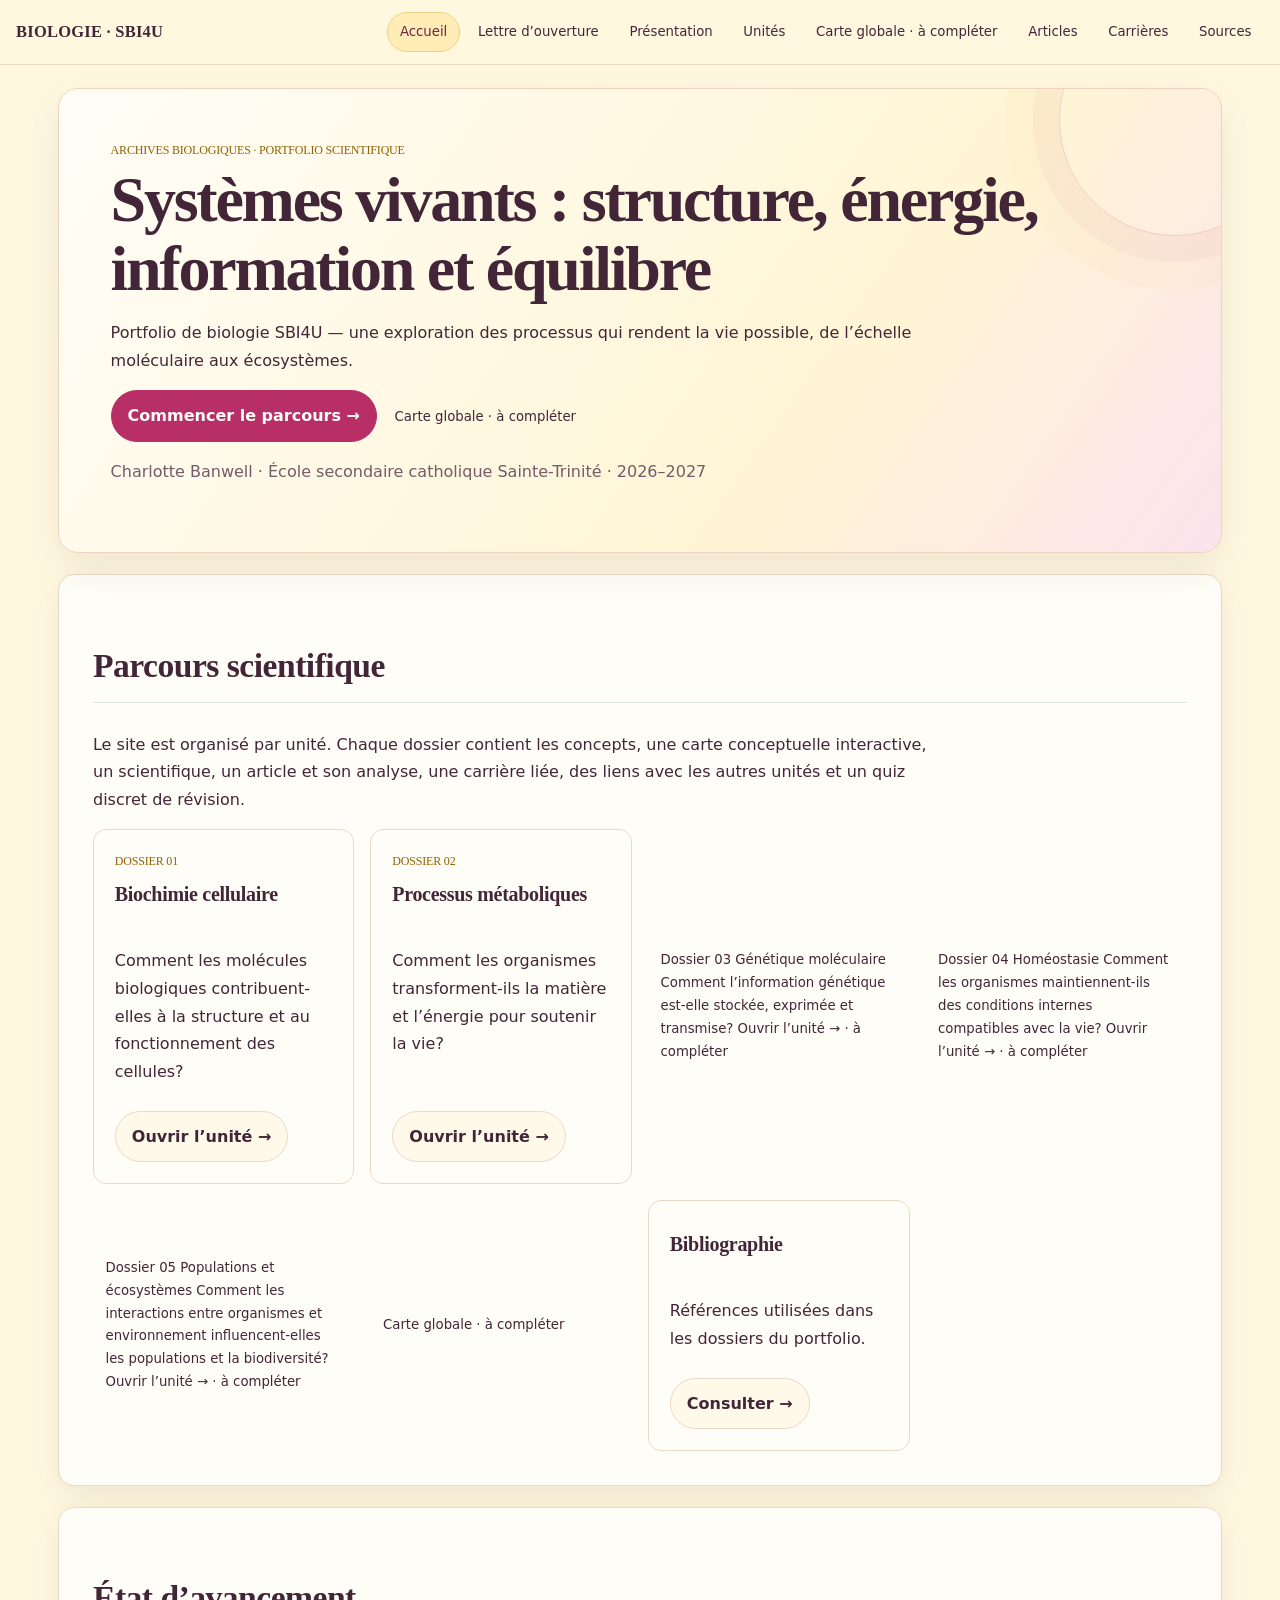
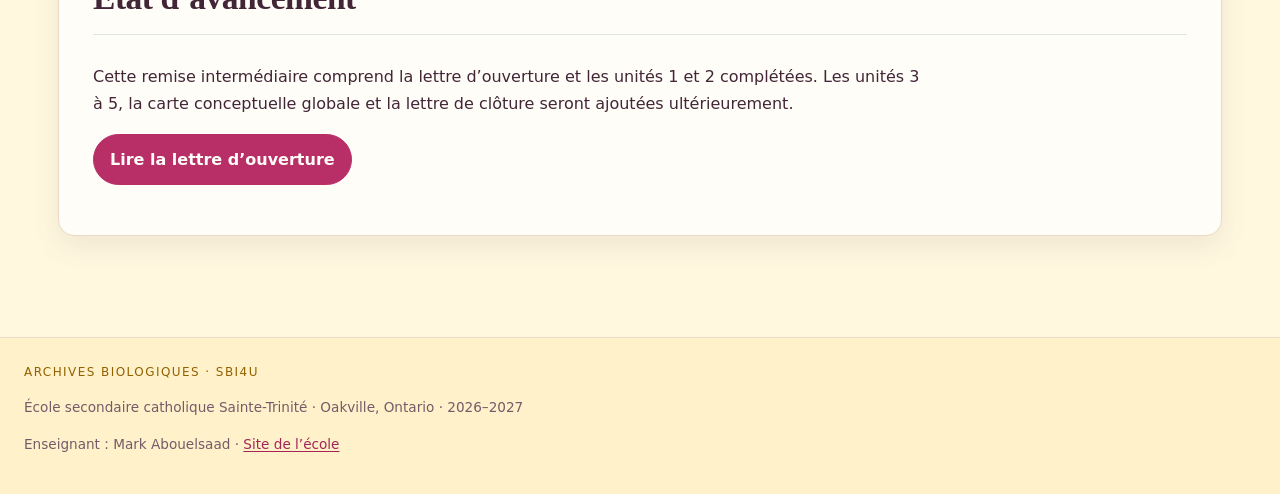
==== index.html @ f84a9a8c "Projet Biologie 2026-2027" ====
<!DOCTYPE html>
<!DOCTYPE html>

<!DOCTYPE html>

<html lang="fr"><head><meta charset="utf-8"/><meta content="width=device-width,initial-scale=1" name="viewport"/><meta content="#fff8df" name="theme-color"/><title>Accueil | Portfolio SBI4U</title><style> :root{--ink:#182b32;--muted:#52646a;--paper:#f5f1e7;--card:#fffdf7;--line:#c9c2b3;--accent:#234c54;--accent2:#8b6947;--u1:#8a6a3e;--u2:#2b7467;--u3:#6d608f;--u4:#28728a;--u5:#587444;--shadow:0 8px 24px rgba(24,43,50,.07)}*{box-sizing:border-box}html{scroll-behavior:smooth;scroll-padding-top:100px}body{margin:0;background:var(--paper);color:var(--ink);font:16px/1.68 Arial,Helvetica,sans-serif}h1,h2,h3,h4,.brand,.eyebrow{font-family:Georgia,'Times New Roman',serif;letter-spacing:.01em}h1{font-size:clamp(2.15rem,5vw,4rem);line-height:1.08;font-weight:500;margin:.3rem 0 1rem}h2{font-size:clamp(1.45rem,3vw,2.1rem);font-weight:500;border-bottom:1px solid var(--line);padding-bottom:.45rem}h3{font-size:1.25rem;font-weight:500}p{max-width:82ch}a{color:#174e5c}a:focus-visible,button:focus-visible,summary:focus-visible,[tabindex]:focus-visible{outline:3px solid #9a6e3e;outline-offset:3px}.top{position:sticky;top:0;z-index:20;background:rgba(245,241,231,.97);border-bottom:1px solid var(--line);backdrop-filter:blur(10px)}nav{max-width:1320px;margin:auto;display:flex;gap:.25rem;align-items:center;flex-wrap:wrap;padding:.65rem 1rem}.brand{font-size:1rem;color:var(--ink);margin-right:auto;text-decoration:none;font-weight:bold}.navbtn{display:inline-flex;align-items:center;padding:.45rem .58rem;border:1px solid transparent;border-radius:2px;background:transparent;color:var(--ink);text-decoration:none;font-size:.82rem;cursor:pointer}.navbtn:hover,.navbtn[aria-current=page]{border-color:var(--line);background:#ebe5d8}main{max-width:1240px;margin:auto;padding:1.4rem clamp(1rem,3vw,2.5rem) 4rem}.hero,.section,.card,.panel,.document{background:var(--card);border:1px solid var(--line);border-radius:2px;box-shadow:var(--shadow)}.hero{padding:clamp(1.4rem,4vw,3.5rem);min-height:260px}.section{padding:clamp(1rem,3vw,2rem);margin:1.3rem 0}.card{padding:1.1rem;box-shadow:none}.eyebrow,.muted,.meta,.small{color:var(--muted)}.eyebrow,.archive-label{font-size:.75rem;letter-spacing:.12em;text-transform:uppercase;color:var(--accent2)}.tag{display:inline-block;padding:.15rem .5rem;border:1px solid var(--line);background:#e7e1d4;font-size:.8rem;margin:.15rem}.grid{display:grid;grid-template-columns:repeat(auto-fit,minmax(min(100%,245px),1fr));gap:1rem}.module{display:block;text-decoration:none;color:inherit;padding:1.15rem;border:1px solid var(--line);background:var(--card);min-height:145px;transition:background .15s,border-color .15s}.module:hover{background:#eee8da;border-color:var(--accent)}.module h2,.module h3{border:0;margin-top:.35rem}.btn,button{font:inherit;cursor:pointer}.btn,button.primary{display:inline-block;background:var(--accent);color:var(--card);border:1px solid var(--accent);padding:.62rem .9rem;text-decoration:none}.btn:hover,button.primary:hover{background:#183a40}.btn.secondary,button.secondary{background:transparent;color:var(--ink);border:1px solid var(--line)}.unit-head{border-left:6px solid var(--unit,var(--accent));padding-left:1rem}.unit-kicker{font-size:.78rem;text-transform:uppercase;letter-spacing:.12em;color:var(--unit,var(--accent));font-weight:bold}.unit-menu{display:flex;gap:.45rem;flex-wrap:wrap;margin:1rem 0}.unit-menu a{display:inline-block;border:1px solid var(--line);padding:.35rem .6rem;text-decoration:none;background:var(--card);color:var(--ink);font-size:.9rem}.unit-menu a:hover{border-color:var(--unit,var(--accent))}.content-section{scroll-margin-top:100px;margin:1.5rem 0}.content-section>h2{margin-bottom:1rem}.split{display:grid;grid-template-columns:repeat(auto-fit,minmax(min(100%,310px),1fr));gap:1rem}.document{max-width:850px;margin:1rem auto;padding:clamp(1.2rem,4vw,3rem)}.document p{max-width:none}.citation{font-size:.9rem;color:var(--muted);border-left:2px solid var(--accent2);padding-left:.75rem}.concept-map{border:1px solid var(--line);background:#fbf8f0;padding:1rem;overflow:auto}.map-network{min-width:660px;display:grid;grid-template-columns:repeat(4,minmax(130px,1fr));gap:.65rem;align-items:center}.concept-node{display:block;min-height:55px;padding:.6rem;border:1px solid var(--unit,var(--accent));background:var(--card);color:var(--ink);text-align:center;border-radius:2px;font-weight:600}.concept-node:hover,.concept-node[aria-pressed=true]{background:var(--unit,var(--accent));color:#fff}.connector{font-size:.78rem;color:var(--muted);text-align:center;padding:.1rem}.map-detail{margin-top:1rem;padding:1rem;border-left:4px solid var(--unit,var(--accent));background:var(--card);min-height:75px}.map-reset{margin-top:.75rem}.tabs{display:flex;gap:.4rem;flex-wrap:wrap;margin:1rem 0}.tabs button{background:transparent;color:var(--ink);border:1px solid var(--line);padding:.5rem .7rem}.tabs button[aria-selected=true]{background:var(--accent);color:white;border-color:var(--accent)}.tab-panel[hidden]{display:none!important}.facts{display:grid;grid-template-columns:repeat(auto-fit,minmax(160px,1fr));gap:.75rem}.fact{border:1px solid var(--line);padding:.8rem;background:#f7f3e9}.fact b{display:block;color:var(--accent)}details{border-top:1px solid var(--line);padding:.8rem 0}summary{cursor:pointer;font-weight:600}fieldset{border:1px solid var(--line);margin:.9rem 0;padding:1rem}legend{font-weight:bold;padding:0 .3rem}.question label{display:block;padding:.25rem 0;cursor:pointer}.feedback{padding:.75rem;margin:.7rem 0;background:#ebe5d8;border-left:3px solid var(--accent)}.feedback:empty{display:none}.source-list li{margin:.4rem 0}.breadcrumbs{font-size:.88rem;color:var(--muted);margin:.5rem 0 1rem}.breadcrumbs a{color:inherit}.prevnext{display:flex;justify-content:space-between;gap:1rem;flex-wrap:wrap;border-top:1px solid var(--line);padding-top:1rem;margin-top:2rem}.checklist label{display:flex;gap:.6rem;align-items:flex-start;padding:.4rem 0}.checklist input{margin-top:.45rem;accent-color:var(--accent)}.searchbar{width:100%;max-width:480px;padding:.65rem;border:1px solid var(--line);font:inherit;background:var(--card);color:var(--ink)}footer{border-top:1px solid var(--line);padding:1.5rem;color:var(--muted);font-size:.85rem} .sr-only{position:absolute;width:1px;height:1px;padding:0;margin:-1px;overflow:hidden;clip:rect(0,0,0,0);white-space:nowrap;border:0}.unit-color-1{--unit:var(--u1)}.unit-color-2{--unit:var(--u2)}.unit-color-3{--unit:var(--u3)}.unit-color-4{--unit:var(--u4)}.unit-color-5{--unit:var(--u5)}@media(max-width:760px){nav{gap:.1rem}.brand{width:100%;margin-bottom:.3rem}.navbtn{font-size:.78rem;padding:.35rem .4rem}main{padding:1rem .75rem 3rem}.map-network{min-width:590px}.hero{min-height:0}}@media(prefers-reduced-motion:reduce){html{scroll-behavior:auto}*{transition:none!important}}
/* Améliorations visuelles et d’accessibilité */
:root{
  --ink:#18332b;--muted:#526b61;--paper:#f3f6ef;--card:#ffffff;--line:#d2ded2;
  --accent:#246447;--accent2:#a4773f;--u1:#9a743d;--u2:#26745b;--u3:#617b62;
  --u4:#317a80;--u5:#527a3f;--shadow:0 10px 30px rgba(24,51,43,.08);
}
body{font-family:system-ui,-apple-system,BlinkMacSystemFont,"Segoe UI",Arial,sans-serif;line-height:1.72}
h1,h2,h3,h4,.brand,.eyebrow{letter-spacing:-.015em}
h1{font-weight:650;letter-spacing:-.035em}
h2{font-weight:650;border-bottom-color:#dce6dc}
h3{font-weight:650}
a{color:#205c43;text-underline-offset:.18em}
.top{background:rgba(243,246,239,.96);border-bottom-color:#d2ded2}
nav{gap:.35rem;padding:.75rem 1rem}
.brand{font-size:1.03rem;letter-spacing:.015em}
.navbtn{border-radius:999px;padding:.48rem .72rem;font-size:.83rem;transition:background .15s ease,color .15s ease,border-color .15s ease}
.navbtn:hover,.navbtn[aria-current=page]{background:#dcebe0;border-color:#c4d9c8;color:#174b33}
.hero{position:relative;overflow:hidden;border-radius:20px;border-color:#d6e2d6;background:linear-gradient(125deg,#ffffff 0%,#f2f7ef 68%,#e2efe4 100%);box-shadow:0 14px 38px rgba(24,51,43,.09)}
.hero:after{content:"";position:absolute;width:230px;height:230px;right:-70px;top:-85px;border:1px solid rgba(36,100,71,.16);border-radius:50%;box-shadow:0 0 0 26px rgba(36,100,71,.035),0 0 0 54px rgba(36,100,71,.025);pointer-events:none}
.hero>*{position:relative;z-index:1}
.section,.panel,.document{border-radius:16px;border-color:#d6e2d6;box-shadow:var(--shadow)}
.section{padding:clamp(1.1rem,3vw,2.1rem)}
.card,.module{border-radius:13px;border-color:#d6e2d6;transition:transform .16s ease,box-shadow .16s ease,border-color .16s ease,background .16s ease}
.card{background:#fff}
.module{padding:1.3rem;min-height:165px;display:flex;flex-direction:column;align-items:flex-start}
.module p{flex:1}
.module:hover{background:#f7fbf6;border-color:#8fb99c;transform:translateY(-3px);box-shadow:0 10px 22px rgba(24,51,43,.08)}
.module .btn{margin-top:.6rem}
.btn,button.primary{border-radius:999px;padding:.68rem 1rem;font-weight:650;transition:transform .15s ease,background .15s ease}
.btn:hover,button.primary:hover{transform:translateY(-1px)}
.btn.secondary,button.secondary{border-radius:999px;background:#f6f9f4;border-color:#d2ded2}
.unit-menu a{border-radius:999px;padding:.42rem .72rem}
.concept-map{border-radius:15px;background:linear-gradient(145deg,#f7faf5,#edf4ec);border-color:#d2ded2}
.concept-node{border-radius:10px;min-height:62px;transition:transform .15s ease,background .15s ease}
.concept-node:hover,.concept-node[aria-pressed=true]{transform:translateY(-2px);box-shadow:0 5px 14px rgba(24,51,43,.12)}
.map-detail{border-radius:0 12px 12px 0;background:#f7faf5}
.fact{border-radius:10px;background:#f6f9f4;border-color:#d8e4d7}
.feedback{border-radius:0 10px 10px 0;background:#edf5ed}
details{border-top-color:#dbe5da}
fieldset{border-radius:12px;border-color:#d2ded2}
.searchbar{border-radius:10px}
.document{background:#fff}
footer{margin-top:1rem;background:#edf3ea;border-top-color:#d2ded2}
.skip-link{position:absolute;left:1rem;top:-5rem;z-index:100;background:#fff;color:#174b33;border:2px solid #246447;border-radius:8px;padding:.7rem 1rem;font-weight:700}
.skip-link:focus{top:1rem}
:focus-visible{outline-color:#a4773f!important}
@media(max-width:760px){
  nav{align-items:stretch}
  .brand{width:100%;padding:.25rem .25rem .45rem}
  .navbtn{flex:1 1 auto;justify-content:center;text-align:center}
  .hero:after{width:150px;height:150px;right:-65px;top:-60px}
  .module{min-height:0}
  .map-network{min-width:570px}
}
@media(prefers-reduced-motion:reduce){.module:hover,.concept-node:hover,.btn:hover,button.primary:hover{transform:none}}
@media print{
  .top,footer,.btn,.unit-menu,.map-reset,button,.searchbar,select{display:none!important}
  body{background:#fff;color:#111;font-size:11pt}
  main{max-width:none;padding:0}
  .hero,.section,.card,.panel,.document{box-shadow:none;border:1px solid #bbb;break-inside:avoid}
  a{color:#111;text-decoration:underline}
  details{break-inside:avoid}
}

/* Palette jaune et rose du portfolio */
:root{
  --ink:#422638;--muted:#745b69;--paper:#fff8df;--card:#fffdf7;--line:#ecd9c5;
  --accent:#b82e67;--accent2:#926100;--u1:#926100;--u2:#b82e67;--u3:#96476d;
  --u4:#805400;--u5:#c2537b;--shadow:0 10px 30px rgba(89,39,62,.09);
}
a{color:#a62358}
.top{background:rgba(255,248,223,.96);border-bottom-color:#ecd9c5}
.navbtn:hover,.navbtn[aria-current=page]{background:#ffedb5;border-color:#efcf85;color:#702044}
.hero{border-color:#f0d3bd;background:linear-gradient(125deg,#fffdf7 0%,#fff5d5 67%,#fbe3ed 100%);box-shadow:0 14px 38px rgba(89,39,62,.09)}
.hero:after{border-color:rgba(184,46,103,.18);box-shadow:0 0 0 26px rgba(184,46,103,.04),0 0 0 54px rgba(217,155,24,.035)}
.section,.panel,.document{border-color:#ecd9c5}
.card,.module{border-color:#ecd9c5}
.module:hover{background:#fff8e6;border-color:#d989a8;box-shadow:0 10px 22px rgba(89,39,62,.09)}
.btn,button.primary{background:#b82e67;border-color:#b82e67;color:#fffdf7}
.btn:hover,button.primary:hover{background:#96224f}
.btn.secondary,button.secondary{background:#fff9e9;border-color:#ecd9c5}
.unit-menu a:hover{border-color:var(--unit,var(--accent))}
.concept-map{background:linear-gradient(145deg,#fffaf0,#fff0d0);border-color:#ecd9c5}
.concept-node:hover,.concept-node[aria-pressed=true]{color:#fff}
.map-detail{background:#fff9ed}
.fact{background:#fff8e6;border-color:#ecd9c5}
.feedback{background:#faeaf0;border-left-color:#b82e67}
footer{background:#fff1c9;border-top-color:#ecd9c5}
.skip-link{color:#702044;border-color:#b82e67}
:focus-visible{outline-color:#b82e67!important}
.opening-letter{border-top:6px solid #b82e67;background:linear-gradient(145deg,#fffdf7 0%,#fffdf7 72%,#fff5d9 100%)}
.opening-letter .letter-date{color:#926100;text-align:right;font-weight:600}
.opening-letter .letter-signature{color:#b82e67;font-family:Georgia,'Times New Roman',serif;font-size:1.2rem}
</style></head><body class=""><a class="skip-link" href="#contenu">Passer au contenu</a><header class="top"><nav aria-label="Navigation principale"><a class="brand" href="index.html">BIOLOGIE · SBI4U</a><a class="navbtn" href="index.html">Accueil</a><a class="navbtn" href="lettre-ouverture.html">Lettre d’ouverture</a><a class="navbtn" href="presentation.html">Présentation</a><a class="navbtn" href="index.html#unites">Unités</a><span aria-disabled="true" class="navbtn">Carte globale · à compléter</span><a class="navbtn" href="articles.html">Articles</a><a class="navbtn" href="carrieres.html">Carrières</a><a class="navbtn" href="bibliographie.html">Sources</a></nav></header><main id="contenu"><section class="hero"><div class="eyebrow">Archives biologiques · Portfolio scientifique</div><h1>Systèmes vivants : structure, énergie, information et équilibre</h1><p>Portfolio de biologie SBI4U — une exploration des processus qui rendent la vie possible, de l’échelle moléculaire aux écosystèmes.</p><p><a class="btn" href="presentation.html">Commencer le parcours →</a> <span aria-disabled="true" class="navbtn">Carte globale · à compléter</span></p><p class="muted">Charlotte Banwell · École secondaire catholique Sainte-Trinité · 2026–2027</p></section><section class="section" id="unites"><h2>Parcours scientifique</h2><p>Le site est organisé par unité. Chaque dossier contient les concepts, une carte conceptuelle interactive, un scientifique, un article et son analyse, une carrière liée, des liens avec les autres unités et un quiz discret de révision.</p><div class="grid"><a class="module unit-color-1" href="unite1.html"><span class="eyebrow">Dossier 01</span><h3>Biochimie cellulaire</h3><p>Comment les molécules biologiques contribuent-elles à la structure et au fonctionnement des cellules?</p><span class="btn secondary">Ouvrir l’unité →</span></a><a class="module unit-color-2" href="unite2.html"><span class="eyebrow">Dossier 02</span><h3>Processus métaboliques</h3><p>Comment les organismes transforment-ils la matière et l’énergie pour soutenir la vie?</p><span class="btn secondary">Ouvrir l’unité →</span></a><span aria-disabled="true" class="navbtn" title="À compléter ultérieurement">Dossier 03 Génétique moléculaire Comment l’information génétique est-elle stockée, exprimée et transmise? Ouvrir l’unité → · à compléter</span><span aria-disabled="true" class="navbtn" title="À compléter ultérieurement">Dossier 04 Homéostasie Comment les organismes maintiennent-ils des conditions internes compatibles avec la vie? Ouvrir l’unité → · à compléter</span><span aria-disabled="true" class="navbtn" title="À compléter ultérieurement">Dossier 05 Populations et écosystèmes Comment les interactions entre organismes et environnement influencent-elles les populations et la biodiversité? Ouvrir l’unité → · à compléter</span><span aria-disabled="true" class="navbtn">Carte globale · à compléter</span><a class="module" href="bibliographie.html"><h3>Bibliographie</h3><p>Références utilisées dans les dossiers du portfolio.</p><span class="btn secondary">Consulter →</span></a></div></section><section class="section"><h2>État d’avancement</h2><p>Cette remise intermédiaire comprend la lettre d’ouverture et les unités 1 et 2 complétées. Les unités 3 à 5, la carte conceptuelle globale et la lettre de clôture seront ajoutées ultérieurement.</p><p><a class="btn" href="lettre-ouverture.html">Lire la lettre d’ouverture</a></p></section></main><footer><div class="archive-label">Archives biologiques · SBI4U</div><p>École secondaire catholique Sainte-Trinité · Oakville, Ontario · 2026–2027</p><p>Enseignant : Mark Abouelsaad · <a href="https://esst.cscmonavenir.ca" rel="noopener noreferrer" target="_blank">Site de l’école</a></p></footer><script>function selectConcept(btn,details){document.querySelectorAll('.concept-node[aria-pressed="true"]').forEach(n=>n.setAttribute('aria-pressed','false'));btn.setAttribute('aria-pressed','true');const box=document.getElementById(details);if(box)box.innerHTML='<h3>'+btn.dataset.title+'</h3><p>'+btn.dataset.definition+'</p><p><b>Exemple :</b> '+btn.dataset.example+'</p><p><b>Erreur fréquente :</b> '+btn.dataset.error+'</p><p><b>Unité :</b> '+btn.dataset.unit+'</p><p><b>Source :</b> '+btn.dataset.source+'</p>';}function resetMap(id){const d=document.getElementById(id);if(d)d.innerHTML='<p>Sélectionne un concept dans la carte pour afficher sa fiche détaillée.</p>';document.querySelectorAll('.concept-node').forEach(n=>n.setAttribute('aria-pressed','false'));}function setupQuiz(formId,feedbackId){const f=document.getElementById(formId);if(!f)return;f.addEventListener('submit',e=>{e.preventDefault();let score=0;const qs=[...f.querySelectorAll('[data-answer]')];let missing=0;qs.forEach(q=>{const checked=q.querySelector('input:checked');if(!checked){missing++;return}if(checked.value===q.dataset.answer)score++});const box=document.getElementById(feedbackId);if(missing){box.textContent='Réponds à toutes les questions avant de corriger.';return}const explanations=qs.map((q,i)=>{const ok=q.querySelector('input:checked').value===q.dataset.answer;return (i+1)+'. '+(ok?'Correct. ':'À revoir. ')+q.dataset.explanation}).join(' ');box.innerHTML='<p><b>Résultat :</b> '+score+' / '+qs.length+'</p><p>'+explanations+'</p>';});const reset=f.querySelector('[type=reset]');if(reset)reset.addEventListener('click',()=>{const b=document.getElementById(feedbackId);if(b)b.textContent='';});}function setupGlossary(inputId,filterId,listId){const input=document.getElementById(inputId),filter=document.getElementById(filterId),list=document.getElementById(listId);if(!list)return;function apply(){const q=(input?.value||'').toLocaleLowerCase('fr'),u=filter?.value||'all';list.querySelectorAll('[data-term]').forEach(el=>{el.hidden=!(el.dataset.term.toLocaleLowerCase('fr').includes(q)&&(u==='all'||el.dataset.unit===u))})}input?.addEventListener('input',apply);filter?.addEventListener('change',apply)}</script>
<script>(function(){const path=(location.pathname.split('/').pop()||'index.html').toLowerCase();const hash=(location.hash||'').toLowerCase();const unitPage=/^unite[1-5]\.html$/.test(path);document.querySelectorAll('nav[aria-label="Navigation principale"] a.navbtn').forEach(link=>{const href=link.getAttribute('href')||'';const parts=href.split('#');const target=(parts[0]||'').toLowerCase();const targetHash=parts.length>1?'#'+parts[1].toLowerCase():'';const isUnits=link.textContent.trim()==='Unités';const active=(target===path&&(!targetHash||targetHash===hash))||(isUnits&&(unitPage||(path==='index.html'&&hash==='#unites')));if(active)link.setAttribute('aria-current','page');else link.removeAttribute('aria-current');});})();</script>
</body></html>
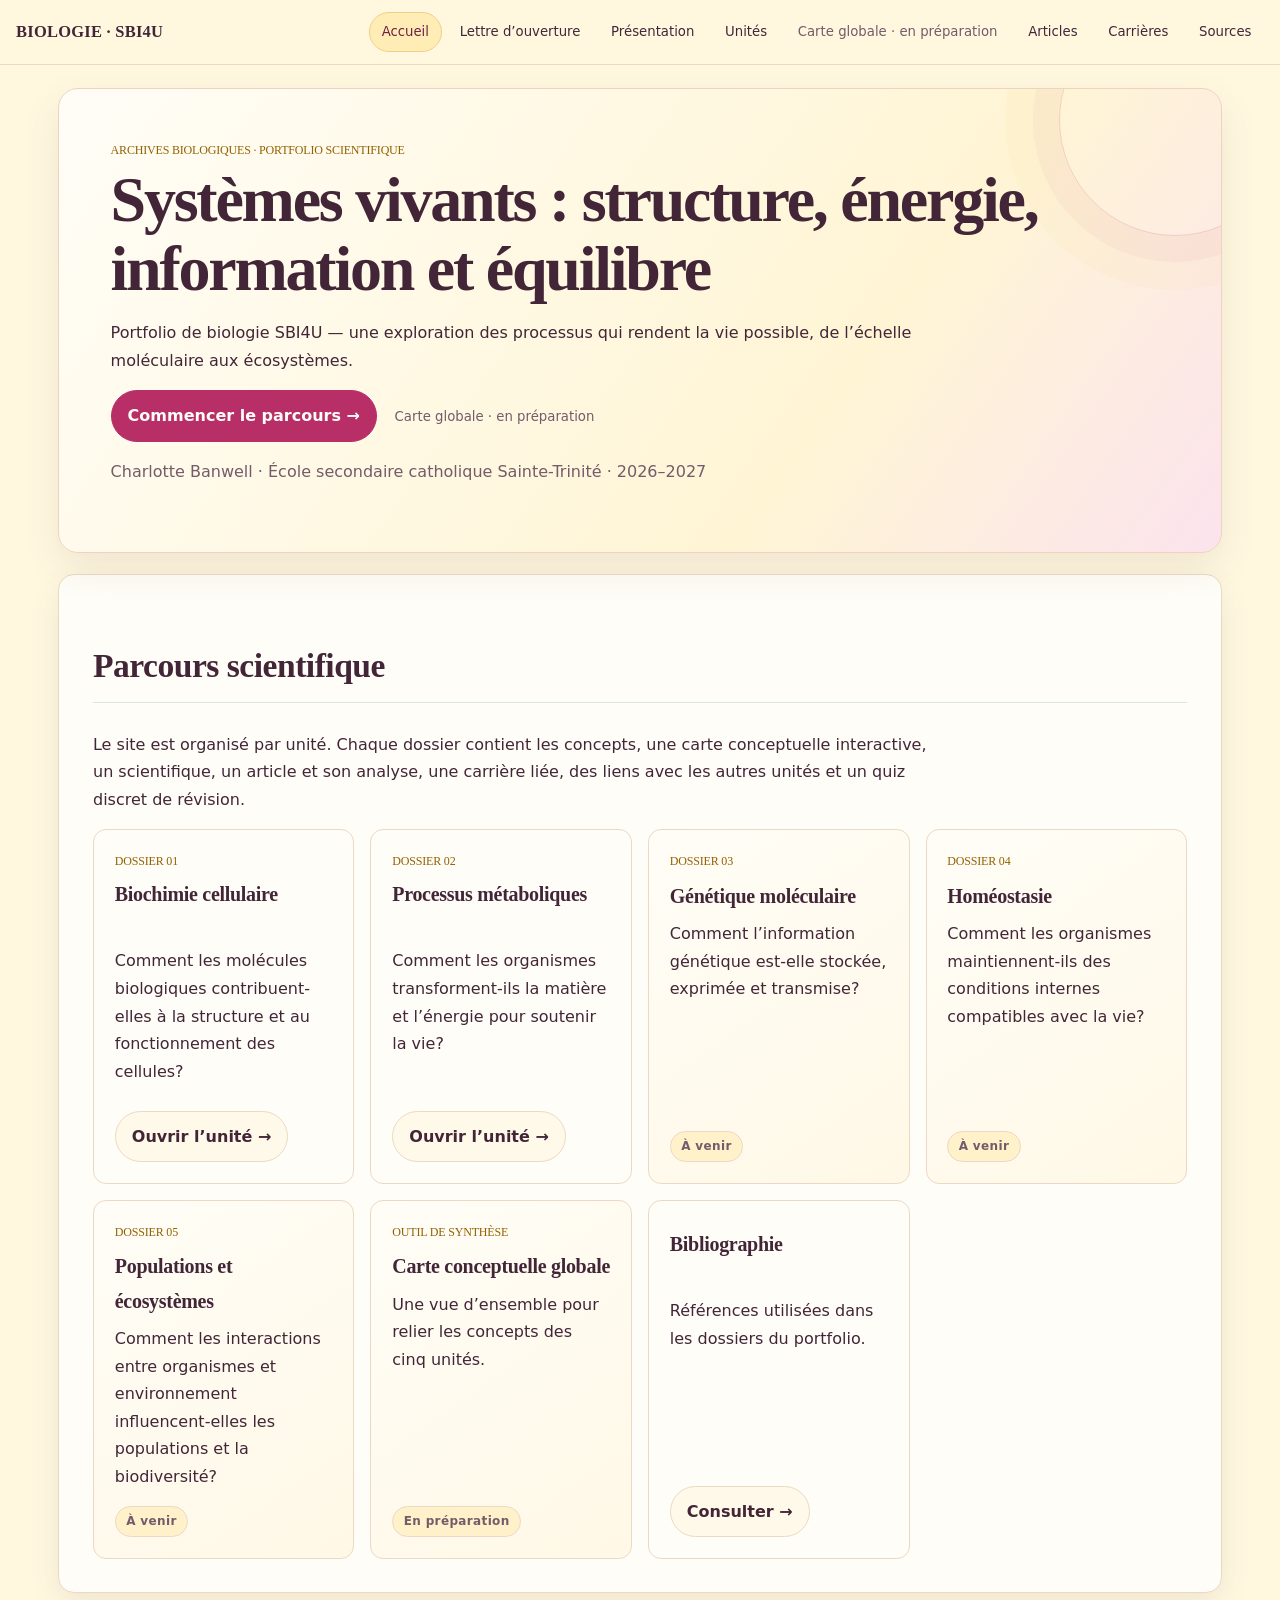
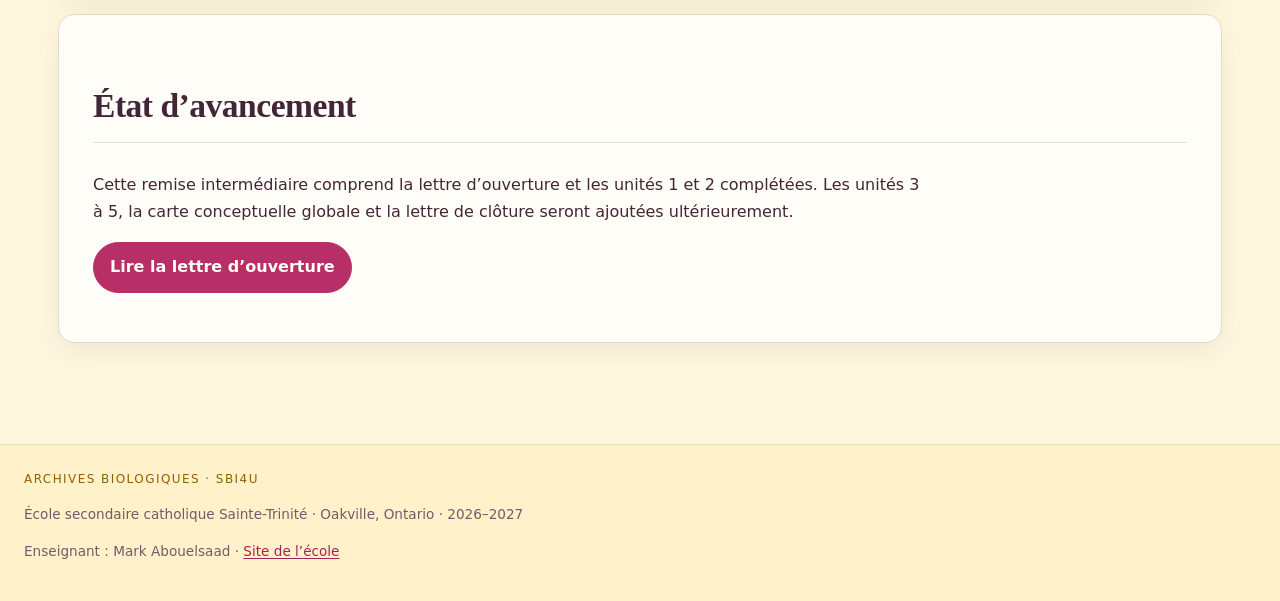
==== commit b21e1485: "Complete Biology Quest portfolio updates" ====
--- a/index.html
+++ b/index.html
@@ -1,8 +1,4 @@
 <!DOCTYPE html>
-<!DOCTYPE html>
-
-<!DOCTYPE html>
-
 <html lang="fr"><head><meta charset="utf-8"/><meta content="width=device-width,initial-scale=1" name="viewport"/><meta content="#fff8df" name="theme-color"/><title>Accueil | Portfolio SBI4U</title><style> :root{--ink:#182b32;--muted:#52646a;--paper:#f5f1e7;--card:#fffdf7;--line:#c9c2b3;--accent:#234c54;--accent2:#8b6947;--u1:#8a6a3e;--u2:#2b7467;--u3:#6d608f;--u4:#28728a;--u5:#587444;--shadow:0 8px 24px rgba(24,43,50,.07)}*{box-sizing:border-box}html{scroll-behavior:smooth;scroll-padding-top:100px}body{margin:0;background:var(--paper);color:var(--ink);font:16px/1.68 Arial,Helvetica,sans-serif}h1,h2,h3,h4,.brand,.eyebrow{font-family:Georgia,'Times New Roman',serif;letter-spacing:.01em}h1{font-size:clamp(2.15rem,5vw,4rem);line-height:1.08;font-weight:500;margin:.3rem 0 1rem}h2{font-size:clamp(1.45rem,3vw,2.1rem);font-weight:500;border-bottom:1px solid var(--line);padding-bottom:.45rem}h3{font-size:1.25rem;font-weight:500}p{max-width:82ch}a{color:#174e5c}a:focus-visible,button:focus-visible,summary:focus-visible,[tabindex]:focus-visible{outline:3px solid #9a6e3e;outline-offset:3px}.top{position:sticky;top:0;z-index:20;background:rgba(245,241,231,.97);border-bottom:1px solid var(--line);backdrop-filter:blur(10px)}nav{max-width:1320px;margin:auto;display:flex;gap:.25rem;align-items:center;flex-wrap:wrap;padding:.65rem 1rem}.brand{font-size:1rem;color:var(--ink);margin-right:auto;text-decoration:none;font-weight:bold}.navbtn{display:inline-flex;align-items:center;padding:.45rem .58rem;border:1px solid transparent;border-radius:2px;background:transparent;color:var(--ink);text-decoration:none;font-size:.82rem;cursor:pointer}.navbtn:hover,.navbtn[aria-current=page]{border-color:var(--line);background:#ebe5d8}main{max-width:1240px;margin:auto;padding:1.4rem clamp(1rem,3vw,2.5rem) 4rem}.hero,.section,.card,.panel,.document{background:var(--card);border:1px solid var(--line);border-radius:2px;box-shadow:var(--shadow)}.hero{padding:clamp(1.4rem,4vw,3.5rem);min-height:260px}.section{padding:clamp(1rem,3vw,2rem);margin:1.3rem 0}.card{padding:1.1rem;box-shadow:none}.eyebrow,.muted,.meta,.small{color:var(--muted)}.eyebrow,.archive-label{font-size:.75rem;letter-spacing:.12em;text-transform:uppercase;color:var(--accent2)}.tag{display:inline-block;padding:.15rem .5rem;border:1px solid var(--line);background:#e7e1d4;font-size:.8rem;margin:.15rem}.grid{display:grid;grid-template-columns:repeat(auto-fit,minmax(min(100%,245px),1fr));gap:1rem}.module{display:block;text-decoration:none;color:inherit;padding:1.15rem;border:1px solid var(--line);background:var(--card);min-height:145px;transition:background .15s,border-color .15s}.module:hover{background:#eee8da;border-color:var(--accent)}.module h2,.module h3{border:0;margin-top:.35rem}.btn,button{font:inherit;cursor:pointer}.btn,button.primary{display:inline-block;background:var(--accent);color:var(--card);border:1px solid var(--accent);padding:.62rem .9rem;text-decoration:none}.btn:hover,button.primary:hover{background:#183a40}.btn.secondary,button.secondary{background:transparent;color:var(--ink);border:1px solid var(--line)}.unit-head{border-left:6px solid var(--unit,var(--accent));padding-left:1rem}.unit-kicker{font-size:.78rem;text-transform:uppercase;letter-spacing:.12em;color:var(--unit,var(--accent));font-weight:bold}.unit-menu{display:flex;gap:.45rem;flex-wrap:wrap;margin:1rem 0}.unit-menu a{display:inline-block;border:1px solid var(--line);padding:.35rem .6rem;text-decoration:none;background:var(--card);color:var(--ink);font-size:.9rem}.unit-menu a:hover{border-color:var(--unit,var(--accent))}.content-section{scroll-margin-top:100px;margin:1.5rem 0}.content-section>h2{margin-bottom:1rem}.split{display:grid;grid-template-columns:repeat(auto-fit,minmax(min(100%,310px),1fr));gap:1rem}.document{max-width:850px;margin:1rem auto;padding:clamp(1.2rem,4vw,3rem)}.document p{max-width:none}.citation{font-size:.9rem;color:var(--muted);border-left:2px solid var(--accent2);padding-left:.75rem}.concept-map{border:1px solid var(--line);background:#fbf8f0;padding:1rem;overflow:auto}.map-network{min-width:660px;display:grid;grid-template-columns:repeat(4,minmax(130px,1fr));gap:.65rem;align-items:center}.concept-node{display:block;min-height:55px;padding:.6rem;border:1px solid var(--unit,var(--accent));background:var(--card);color:var(--ink);text-align:center;border-radius:2px;font-weight:600}.concept-node:hover,.concept-node[aria-pressed=true]{background:var(--unit,var(--accent));color:#fff}.connector{font-size:.78rem;color:var(--muted);text-align:center;padding:.1rem}.map-detail{margin-top:1rem;padding:1rem;border-left:4px solid var(--unit,var(--accent));background:var(--card);min-height:75px}.map-reset{margin-top:.75rem}.tabs{display:flex;gap:.4rem;flex-wrap:wrap;margin:1rem 0}.tabs button{background:transparent;color:var(--ink);border:1px solid var(--line);padding:.5rem .7rem}.tabs button[aria-selected=true]{background:var(--accent);color:white;border-color:var(--accent)}.tab-panel[hidden]{display:none!important}.facts{display:grid;grid-template-columns:repeat(auto-fit,minmax(160px,1fr));gap:.75rem}.fact{border:1px solid var(--line);padding:.8rem;background:#f7f3e9}.fact b{display:block;color:var(--accent)}details{border-top:1px solid var(--line);padding:.8rem 0}summary{cursor:pointer;font-weight:600}fieldset{border:1px solid var(--line);margin:.9rem 0;padding:1rem}legend{font-weight:bold;padding:0 .3rem}.question label{display:block;padding:.25rem 0;cursor:pointer}.feedback{padding:.75rem;margin:.7rem 0;background:#ebe5d8;border-left:3px solid var(--accent)}.feedback:empty{display:none}.source-list li{margin:.4rem 0}.breadcrumbs{font-size:.88rem;color:var(--muted);margin:.5rem 0 1rem}.breadcrumbs a{color:inherit}.prevnext{display:flex;justify-content:space-between;gap:1rem;flex-wrap:wrap;border-top:1px solid var(--line);padding-top:1rem;margin-top:2rem}.checklist label{display:flex;gap:.6rem;align-items:flex-start;padding:.4rem 0}.checklist input{margin-top:.45rem;accent-color:var(--accent)}.searchbar{width:100%;max-width:480px;padding:.65rem;border:1px solid var(--line);font:inherit;background:var(--card);color:var(--ink)}footer{border-top:1px solid var(--line);padding:1.5rem;color:var(--muted);font-size:.85rem} .sr-only{position:absolute;width:1px;height:1px;padding:0;margin:-1px;overflow:hidden;clip:rect(0,0,0,0);white-space:nowrap;border:0}.unit-color-1{--unit:var(--u1)}.unit-color-2{--unit:var(--u2)}.unit-color-3{--unit:var(--u3)}.unit-color-4{--unit:var(--u4)}.unit-color-5{--unit:var(--u5)}@media(max-width:760px){nav{gap:.1rem}.brand{width:100%;margin-bottom:.3rem}.navbtn{font-size:.78rem;padding:.35rem .4rem}main{padding:1rem .75rem 3rem}.map-network{min-width:590px}.hero{min-height:0}}@media(prefers-reduced-motion:reduce){html{scroll-behavior:auto}*{transition:none!important}}
 /* Améliorations visuelles et d’accessibilité */
 :root{
@@ -97,6 +93,6 @@
 .opening-letter{border-top:6px solid #b82e67;background:linear-gradient(145deg,#fffdf7 0%,#fffdf7 72%,#fff5d9 100%)}
 .opening-letter .letter-date{color:#926100;text-align:right;font-weight:600}
 .opening-letter .letter-signature{color:#b82e67;font-family:Georgia,'Times New Roman',serif;font-size:1.2rem}
-</style></head><body class=""><a class="skip-link" href="#contenu">Passer au contenu</a><header class="top"><nav aria-label="Navigation principale"><a class="brand" href="index.html">BIOLOGIE · SBI4U</a><a class="navbtn" href="index.html">Accueil</a><a class="navbtn" href="lettre-ouverture.html">Lettre d’ouverture</a><a class="navbtn" href="presentation.html">Présentation</a><a class="navbtn" href="index.html#unites">Unités</a><span aria-disabled="true" class="navbtn">Carte globale · à compléter</span><a class="navbtn" href="articles.html">Articles</a><a class="navbtn" href="carrieres.html">Carrières</a><a class="navbtn" href="bibliographie.html">Sources</a></nav></header><main id="contenu"><section class="hero"><div class="eyebrow">Archives biologiques · Portfolio scientifique</div><h1>Systèmes vivants : structure, énergie, information et équilibre</h1><p>Portfolio de biologie SBI4U — une exploration des processus qui rendent la vie possible, de l’échelle moléculaire aux écosystèmes.</p><p><a class="btn" href="presentation.html">Commencer le parcours →</a> <span aria-disabled="true" class="navbtn">Carte globale · à compléter</span></p><p class="muted">Charlotte Banwell · École secondaire catholique Sainte-Trinité · 2026–2027</p></section><section class="section" id="unites"><h2>Parcours scientifique</h2><p>Le site est organisé par unité. Chaque dossier contient les concepts, une carte conceptuelle interactive, un scientifique, un article et son analyse, une carrière liée, des liens avec les autres unités et un quiz discret de révision.</p><div class="grid"><a class="module unit-color-1" href="unite1.html"><span class="eyebrow">Dossier 01</span><h3>Biochimie cellulaire</h3><p>Comment les molécules biologiques contribuent-elles à la structure et au fonctionnement des cellules?</p><span class="btn secondary">Ouvrir l’unité →</span></a><a class="module unit-color-2" href="unite2.html"><span class="eyebrow">Dossier 02</span><h3>Processus métaboliques</h3><p>Comment les organismes transforment-ils la matière et l’énergie pour soutenir la vie?</p><span class="btn secondary">Ouvrir l’unité →</span></a><span aria-disabled="true" class="navbtn" title="À compléter ultérieurement">Dossier 03 Génétique moléculaire Comment l’information génétique est-elle stockée, exprimée et transmise? Ouvrir l’unité → · à compléter</span><span aria-disabled="true" class="navbtn" title="À compléter ultérieurement">Dossier 04 Homéostasie Comment les organismes maintiennent-ils des conditions internes compatibles avec la vie? Ouvrir l’unité → · à compléter</span><span aria-disabled="true" class="navbtn" title="À compléter ultérieurement">Dossier 05 Populations et écosystèmes Comment les interactions entre organismes et environnement influencent-elles les populations et la biodiversité? Ouvrir l’unité → · à compléter</span><span aria-disabled="true" class="navbtn">Carte globale · à compléter</span><a class="module" href="bibliographie.html"><h3>Bibliographie</h3><p>Références utilisées dans les dossiers du portfolio.</p><span class="btn secondary">Consulter →</span></a></div></section><section class="section"><h2>État d’avancement</h2><p>Cette remise intermédiaire comprend la lettre d’ouverture et les unités 1 et 2 complétées. Les unités 3 à 5, la carte conceptuelle globale et la lettre de clôture seront ajoutées ultérieurement.</p><p><a class="btn" href="lettre-ouverture.html">Lire la lettre d’ouverture</a></p></section></main><footer><div class="archive-label">Archives biologiques · SBI4U</div><p>École secondaire catholique Sainte-Trinité · Oakville, Ontario · 2026–2027</p><p>Enseignant : Mark Abouelsaad · <a href="https://esst.cscmonavenir.ca" rel="noopener noreferrer" target="_blank">Site de l’école</a></p></footer><script>function selectConcept(btn,details){document.querySelectorAll('.concept-node[aria-pressed="true"]').forEach(n=>n.setAttribute('aria-pressed','false'));btn.setAttribute('aria-pressed','true');const box=document.getElementById(details);if(box)box.innerHTML='<h3>'+btn.dataset.title+'</h3><p>'+btn.dataset.definition+'</p><p><b>Exemple :</b> '+btn.dataset.example+'</p><p><b>Erreur fréquente :</b> '+btn.dataset.error+'</p><p><b>Unité :</b> '+btn.dataset.unit+'</p><p><b>Source :</b> '+btn.dataset.source+'</p>';}function resetMap(id){const d=document.getElementById(id);if(d)d.innerHTML='<p>Sélectionne un concept dans la carte pour afficher sa fiche détaillée.</p>';document.querySelectorAll('.concept-node').forEach(n=>n.setAttribute('aria-pressed','false'));}function setupQuiz(formId,feedbackId){const f=document.getElementById(formId);if(!f)return;f.addEventListener('submit',e=>{e.preventDefault();let score=0;const qs=[...f.querySelectorAll('[data-answer]')];let missing=0;qs.forEach(q=>{const checked=q.querySelector('input:checked');if(!checked){missing++;return}if(checked.value===q.dataset.answer)score++});const box=document.getElementById(feedbackId);if(missing){box.textContent='Réponds à toutes les questions avant de corriger.';return}const explanations=qs.map((q,i)=>{const ok=q.querySelector('input:checked').value===q.dataset.answer;return (i+1)+'. '+(ok?'Correct. ':'À revoir. ')+q.dataset.explanation}).join(' ');box.innerHTML='<p><b>Résultat :</b> '+score+' / '+qs.length+'</p><p>'+explanations+'</p>';});const reset=f.querySelector('[type=reset]');if(reset)reset.addEventListener('click',()=>{const b=document.getElementById(feedbackId);if(b)b.textContent='';});}function setupGlossary(inputId,filterId,listId){const input=document.getElementById(inputId),filter=document.getElementById(filterId),list=document.getElementById(listId);if(!list)return;function apply(){const q=(input?.value||'').toLocaleLowerCase('fr'),u=filter?.value||'all';list.querySelectorAll('[data-term]').forEach(el=>{el.hidden=!(el.dataset.term.toLocaleLowerCase('fr').includes(q)&&(u==='all'||el.dataset.unit===u))})}input?.addEventListener('input',apply);filter?.addEventListener('change',apply)}</script>
+</style><link rel="stylesheet" href="site.css"/></head><body class=""><a class="skip-link" href="#contenu">Passer au contenu</a><header class="top"><nav aria-label="Navigation principale"><a class="brand" href="index.html">BIOLOGIE · SBI4U</a><a class="navbtn" href="index.html">Accueil</a><a class="navbtn" href="lettre-ouverture.html">Lettre d’ouverture</a><a class="navbtn" href="presentation.html">Présentation</a><a class="navbtn" href="index.html#unites">Unités</a><span aria-disabled="true" class="navbtn">Carte globale · en préparation</span><a class="navbtn" href="articles.html">Articles</a><a class="navbtn" href="carrieres.html">Carrières</a><a class="navbtn" href="bibliographie.html">Sources</a></nav></header><main id="contenu"><section class="hero"><div class="eyebrow">Archives biologiques · Portfolio scientifique</div><h1>Systèmes vivants : structure, énergie, information et équilibre</h1><p>Portfolio de biologie SBI4U — une exploration des processus qui rendent la vie possible, de l’échelle moléculaire aux écosystèmes.</p><p><a class="btn" href="presentation.html">Commencer le parcours →</a> <span aria-disabled="true" class="navbtn">Carte globale · en préparation</span></p><p class="muted">Charlotte Banwell · École secondaire catholique Sainte-Trinité · 2026–2027</p></section><section class="section" id="unites"><h2>Parcours scientifique</h2><p>Le site est organisé par unité. Chaque dossier contient les concepts, une carte conceptuelle interactive, un scientifique, un article et son analyse, une carrière liée, des liens avec les autres unités et un quiz discret de révision.</p><div class="grid"><a class="module unit-color-1" href="unite1.html"><span class="eyebrow">Dossier 01</span><h3>Biochimie cellulaire</h3><p>Comment les molécules biologiques contribuent-elles à la structure et au fonctionnement des cellules?</p><span class="btn secondary">Ouvrir l’unité →</span></a><a class="module unit-color-2" href="unite2.html"><span class="eyebrow">Dossier 02</span><h3>Processus métaboliques</h3><p>Comment les organismes transforment-ils la matière et l’énergie pour soutenir la vie?</p><span class="btn secondary">Ouvrir l’unité →</span></a><article class="module module-upcoming unit-color-3"><span class="eyebrow">Dossier 03</span><h3>Génétique moléculaire</h3><p>Comment l’information génétique est-elle stockée, exprimée et transmise?</p><span class="module-status">À venir</span></article><article class="module module-upcoming unit-color-4"><span class="eyebrow">Dossier 04</span><h3>Homéostasie</h3><p>Comment les organismes maintiennent-ils des conditions internes compatibles avec la vie?</p><span class="module-status">À venir</span></article><article class="module module-upcoming unit-color-5"><span class="eyebrow">Dossier 05</span><h3>Populations et écosystèmes</h3><p>Comment les interactions entre organismes et environnement influencent-elles les populations et la biodiversité?</p><span class="module-status">À venir</span></article><article class="module module-upcoming"><span class="eyebrow">Outil de synthèse</span><h3>Carte conceptuelle globale</h3><p>Une vue d’ensemble pour relier les concepts des cinq unités.</p><span class="module-status">En préparation</span></article><a class="module" href="bibliographie.html"><h3>Bibliographie</h3><p>Références utilisées dans les dossiers du portfolio.</p><span class="btn secondary">Consulter →</span></a></div></section><section class="section"><h2>État d’avancement</h2><p>Cette remise intermédiaire comprend la lettre d’ouverture et les unités 1 et 2 complétées. Les unités 3 à 5, la carte conceptuelle globale et la lettre de clôture seront ajoutées ultérieurement.</p><p><a class="btn" href="lettre-ouverture.html">Lire la lettre d’ouverture</a></p></section></main><footer><div class="archive-label">Archives biologiques · SBI4U</div><p>École secondaire catholique Sainte-Trinité · Oakville, Ontario · 2026–2027</p><p>Enseignant : Mark Abouelsaad · <a href="https://esst.cscmonavenir.ca" rel="noopener noreferrer" target="_blank">Site de l’école</a></p></footer><script>function selectConcept(btn,details){document.querySelectorAll('.concept-node[aria-pressed="true"]').forEach(n=>n.setAttribute('aria-pressed','false'));btn.setAttribute('aria-pressed','true');const box=document.getElementById(details);if(box)box.innerHTML='<h3>'+btn.dataset.title+'</h3><p>'+btn.dataset.definition+'</p><p><b>Exemple :</b> '+btn.dataset.example+'</p><p><b>Erreur fréquente :</b> '+btn.dataset.error+'</p><p><b>Unité :</b> '+btn.dataset.unit+'</p><p><b>Source :</b> '+btn.dataset.source+'</p>';}function resetMap(id){const d=document.getElementById(id);if(d)d.innerHTML='<p>Sélectionne un concept dans la carte pour afficher sa fiche détaillée.</p>';document.querySelectorAll('.concept-node').forEach(n=>n.setAttribute('aria-pressed','false'));}function setupQuiz(formId,feedbackId){const f=document.getElementById(formId);if(!f)return;f.addEventListener('submit',e=>{e.preventDefault();let score=0;const qs=[...f.querySelectorAll('[data-answer]')];let missing=0;qs.forEach(q=>{const checked=q.querySelector('input:checked');if(!checked){missing++;return}if(checked.value===q.dataset.answer)score++});const box=document.getElementById(feedbackId);if(missing){box.textContent='Réponds à toutes les questions avant de corriger.';return}const explanations=qs.map((q,i)=>{const ok=q.querySelector('input:checked').value===q.dataset.answer;return (i+1)+'. '+(ok?'Correct. ':'À revoir. ')+q.dataset.explanation}).join(' ');box.innerHTML='<p><b>Résultat :</b> '+score+' / '+qs.length+'</p><p>'+explanations+'</p>';});const reset=f.querySelector('[type=reset]');if(reset)reset.addEventListener('click',()=>{const b=document.getElementById(feedbackId);if(b)b.textContent='';});}function setupGlossary(inputId,filterId,listId){const input=document.getElementById(inputId),filter=document.getElementById(filterId),list=document.getElementById(listId);if(!list)return;function apply(){const q=(input?.value||'').toLocaleLowerCase('fr'),u=filter?.value||'all';list.querySelectorAll('[data-term]').forEach(el=>{el.hidden=!(el.dataset.term.toLocaleLowerCase('fr').includes(q)&&(u==='all'||el.dataset.unit===u))})}input?.addEventListener('input',apply);filter?.addEventListener('change',apply)}</script>
 <script>(function(){const path=(location.pathname.split('/').pop()||'index.html').toLowerCase();const hash=(location.hash||'').toLowerCase();const unitPage=/^unite[1-5]\.html$/.test(path);document.querySelectorAll('nav[aria-label="Navigation principale"] a.navbtn').forEach(link=>{const href=link.getAttribute('href')||'';const parts=href.split('#');const target=(parts[0]||'').toLowerCase();const targetHash=parts.length>1?'#'+parts[1].toLowerCase():'';const isUnits=link.textContent.trim()==='Unités';const active=(target===path&&(!targetHash||targetHash===hash))||(isUnits&&(unitPage||(path==='index.html'&&hash==='#unites')));if(active)link.setAttribute('aria-current','page');else link.removeAttribute('aria-current');});})();</script>
 </body></html>
--- a/site.css
+++ b/site.css
@@ -0,0 +1,215 @@
+.navbtn[aria-disabled="true"] {
+  border-color: transparent;
+  background: transparent;
+  color: var(--muted);
+  cursor: default;
+}
+
+.navbtn[aria-disabled="true"]:hover {
+  border-color: transparent;
+  background: transparent;
+  color: var(--muted);
+}
+
+.module-upcoming {
+  background: linear-gradient(145deg, var(--card), #fff8e6);
+  cursor: default;
+}
+
+.module-upcoming:hover {
+  transform: none;
+  border-color: #ecd9c5;
+  background: linear-gradient(145deg, var(--card), #fff8e6);
+  box-shadow: none;
+}
+
+.module-upcoming h3 {
+  margin: 0.45rem 0;
+}
+
+.module-upcoming p {
+  margin: 0 0 1rem;
+}
+
+.module-status {
+  display: inline-block;
+  margin-top: auto;
+  padding: 0.25rem 0.65rem;
+  border: 1px solid var(--line);
+  border-radius: 999px;
+  background: #fff1c9;
+  color: var(--muted);
+  font-size: 0.75rem;
+  font-weight: 650;
+  letter-spacing: 0.03em;
+}
+
+@media (max-width: 760px) {
+  nav {
+    width: 100%;
+    flex-wrap: nowrap;
+    overflow-x: auto;
+    overflow-y: hidden;
+    overscroll-behavior-x: contain;
+    scrollbar-width: thin;
+    -webkit-overflow-scrolling: touch;
+  }
+
+  .brand {
+    width: auto;
+    flex: 0 0 auto;
+    margin: 0 0.35rem 0 0;
+    white-space: nowrap;
+  }
+
+  .navbtn {
+    flex: 0 0 auto;
+    white-space: nowrap;
+  }
+}
+
+.lesson-intro {
+  margin-bottom: 1.25rem;
+  color: var(--muted);
+}
+
+.lesson-grid {
+  display: grid;
+  grid-template-columns: repeat(auto-fit, minmax(min(100%, 19rem), 1fr));
+  gap: 1rem;
+}
+
+.lesson-card {
+  padding: 1.15rem;
+  border: 1px solid var(--line);
+  border-radius: 1rem;
+  background: var(--card);
+}
+
+.lesson-card h3 {
+  margin: 0 0 0.7rem;
+  color: var(--accent);
+}
+
+.lesson-card h4 {
+  margin-bottom: 0.35rem;
+}
+
+.lesson-card p:last-child,
+.lesson-card ul:last-child {
+  margin-bottom: 0;
+}
+
+.lesson-card ul {
+  padding-left: 1.25rem;
+}
+
+.lesson-keypoint {
+  margin-top: 0.8rem;
+  padding: 0.75rem;
+  border-left: 3px solid var(--accent2);
+  background: color-mix(in srgb, var(--accent2) 8%, white);
+}
+
+.process-flow {
+  display: flex;
+  flex-wrap: wrap;
+  align-items: center;
+  gap: 0.5rem;
+  margin: 0.8rem 0;
+}
+
+.process-flow span:not(.process-arrow) {
+  padding: 0.55rem 0.75rem;
+  border: 1px solid var(--line);
+  border-radius: 0.7rem;
+  background: var(--paper);
+}
+
+.process-arrow {
+  color: var(--accent);
+  font-weight: 700;
+}
+
+.stage-details {
+  margin: 0.65rem 0;
+  padding: 0.75rem;
+  border: 1px solid var(--line);
+  border-radius: 0.75rem;
+  background: var(--paper);
+}
+
+.stage-details summary {
+  color: var(--accent);
+  cursor: pointer;
+  font-weight: 700;
+}
+
+.stage-details p {
+  margin-bottom: 0;
+}
+
+.lesson-keypoint sup,
+.lesson-keypoint sub {
+  line-height: 0;
+}
+
+.enzyme-lab {
+  display: grid;
+  grid-template-columns: repeat(auto-fit, minmax(min(100%, 15rem), 1fr));
+  gap: 1rem;
+  align-items: start;
+}
+
+.enzyme-lab fieldset {
+  min-width: 0;
+  margin: 0;
+  padding: 1rem;
+  border: 1px solid var(--line);
+  border-radius: 0.85rem;
+}
+
+.enzyme-lab legend {
+  padding: 0 0.35rem;
+  font-weight: 700;
+}
+
+.enzyme-lab label {
+  display: block;
+  margin: 0.85rem 0 0.3rem;
+  font-weight: 650;
+}
+
+.enzyme-lab input[type="range"] {
+  width: 100%;
+  accent-color: var(--accent);
+}
+
+.lab-output {
+  padding: 1rem;
+  border: 1px solid var(--line);
+  border-radius: 0.85rem;
+  background: var(--paper);
+}
+
+.lab-output progress {
+  width: 100%;
+  height: 1rem;
+  accent-color: var(--accent);
+}
+
+.lab-caveat {
+  color: var(--muted);
+  font-size: 0.92rem;
+}
+
+@media (prefers-reduced-motion: reduce) {
+  *,
+  *::before,
+  *::after {
+    scroll-behavior: auto !important;
+    animation-duration: 0.01ms !important;
+    animation-iteration-count: 1 !important;
+    transition-duration: 0.01ms !important;
+  }
+}
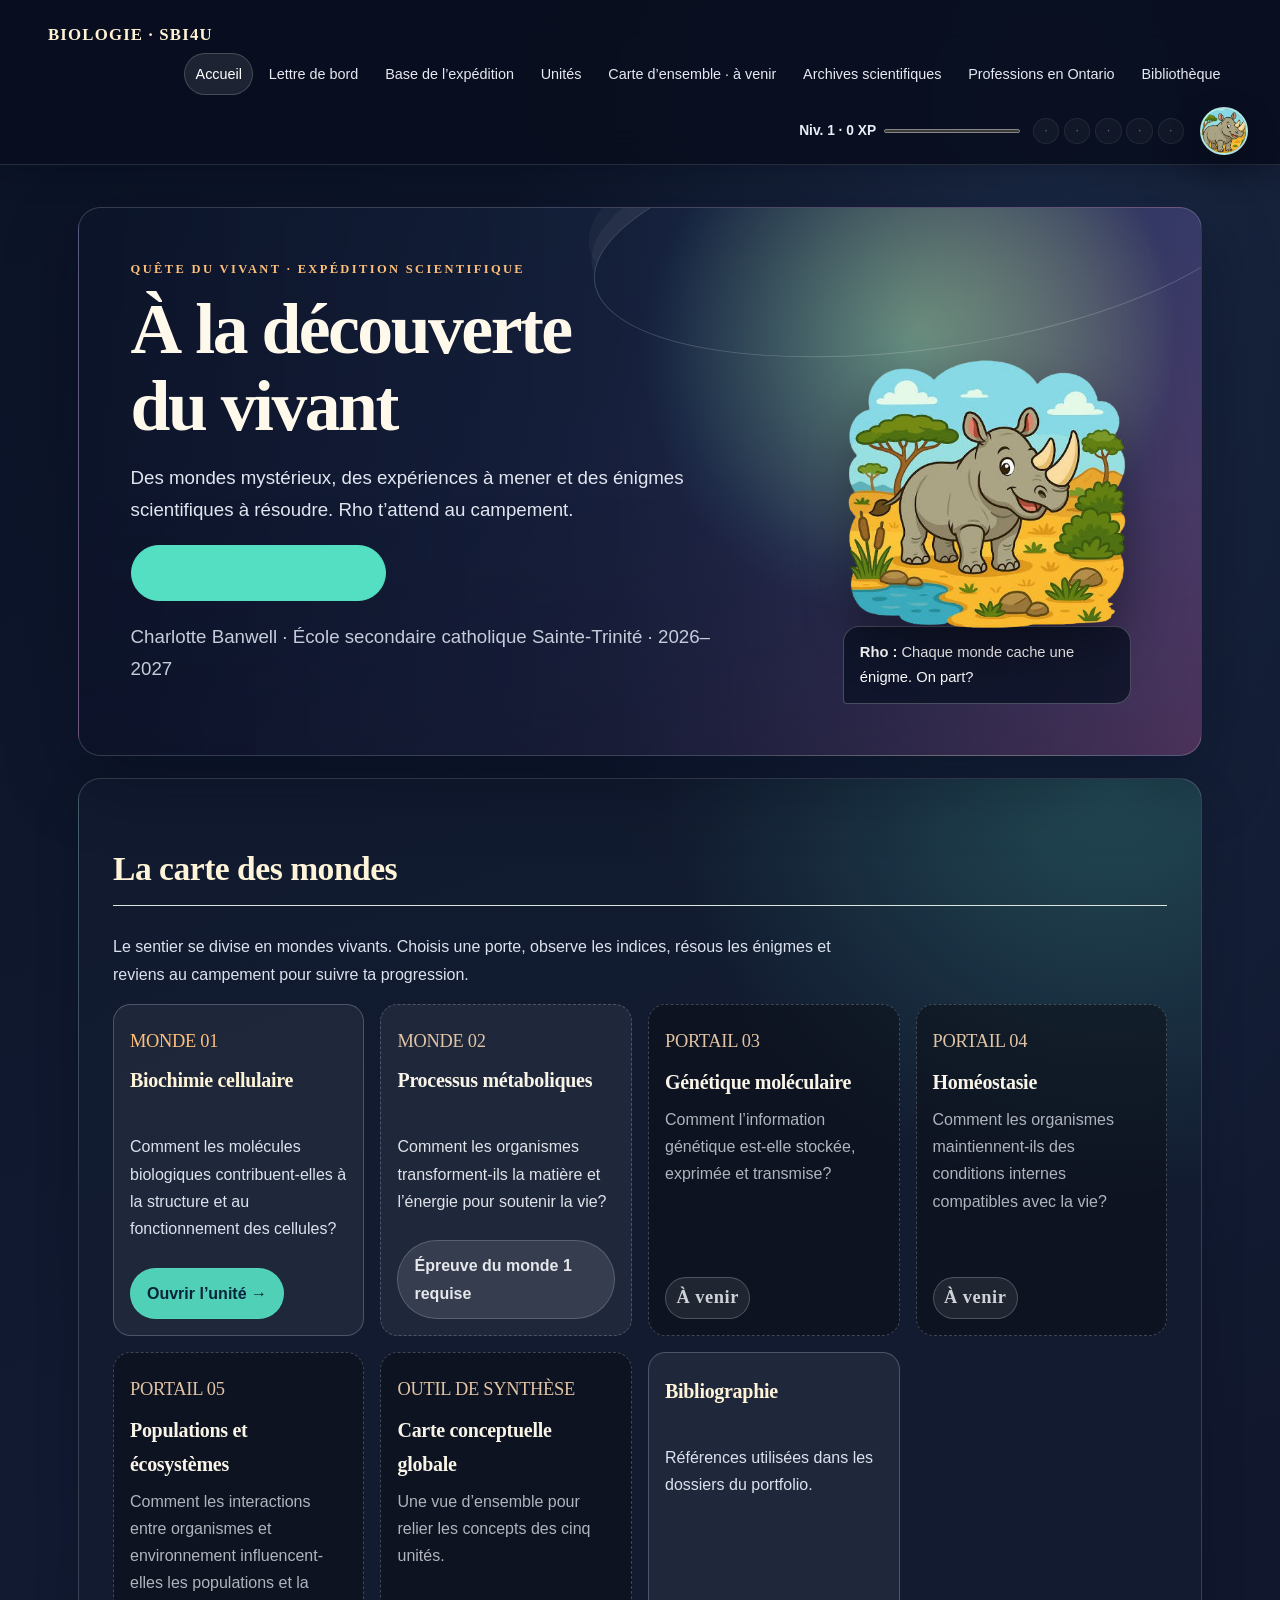
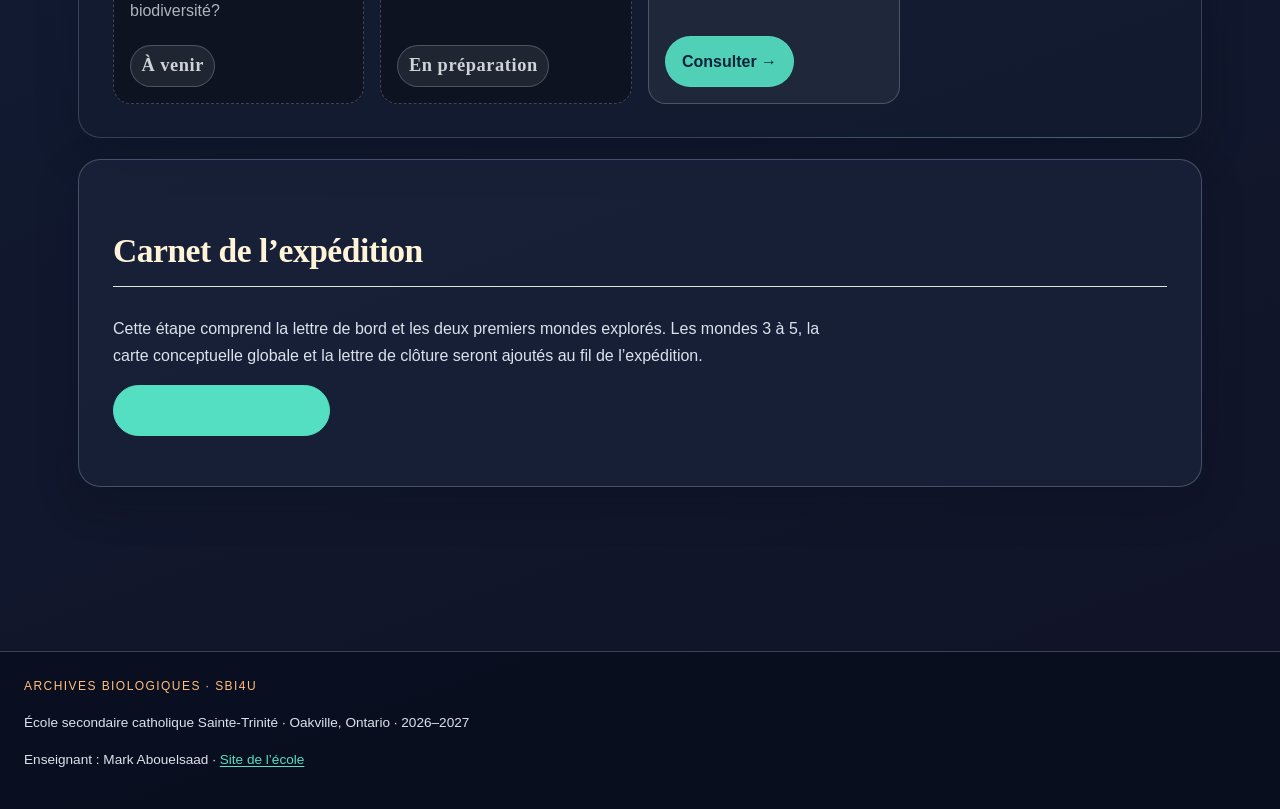
==== commit 619cea16: "Complete Biology Quest website" ====
--- a/index.html
+++ b/index.html
@@ -1,5 +1,5 @@
 <!DOCTYPE html>
-<html lang="fr"><head><meta charset="utf-8"/><meta content="width=device-width,initial-scale=1" name="viewport"/><meta content="#fff8df" name="theme-color"/><title>Accueil | Portfolio SBI4U</title><style> :root{--ink:#182b32;--muted:#52646a;--paper:#f5f1e7;--card:#fffdf7;--line:#c9c2b3;--accent:#234c54;--accent2:#8b6947;--u1:#8a6a3e;--u2:#2b7467;--u3:#6d608f;--u4:#28728a;--u5:#587444;--shadow:0 8px 24px rgba(24,43,50,.07)}*{box-sizing:border-box}html{scroll-behavior:smooth;scroll-padding-top:100px}body{margin:0;background:var(--paper);color:var(--ink);font:16px/1.68 Arial,Helvetica,sans-serif}h1,h2,h3,h4,.brand,.eyebrow{font-family:Georgia,'Times New Roman',serif;letter-spacing:.01em}h1{font-size:clamp(2.15rem,5vw,4rem);line-height:1.08;font-weight:500;margin:.3rem 0 1rem}h2{font-size:clamp(1.45rem,3vw,2.1rem);font-weight:500;border-bottom:1px solid var(--line);padding-bottom:.45rem}h3{font-size:1.25rem;font-weight:500}p{max-width:82ch}a{color:#174e5c}a:focus-visible,button:focus-visible,summary:focus-visible,[tabindex]:focus-visible{outline:3px solid #9a6e3e;outline-offset:3px}.top{position:sticky;top:0;z-index:20;background:rgba(245,241,231,.97);border-bottom:1px solid var(--line);backdrop-filter:blur(10px)}nav{max-width:1320px;margin:auto;display:flex;gap:.25rem;align-items:center;flex-wrap:wrap;padding:.65rem 1rem}.brand{font-size:1rem;color:var(--ink);margin-right:auto;text-decoration:none;font-weight:bold}.navbtn{display:inline-flex;align-items:center;padding:.45rem .58rem;border:1px solid transparent;border-radius:2px;background:transparent;color:var(--ink);text-decoration:none;font-size:.82rem;cursor:pointer}.navbtn:hover,.navbtn[aria-current=page]{border-color:var(--line);background:#ebe5d8}main{max-width:1240px;margin:auto;padding:1.4rem clamp(1rem,3vw,2.5rem) 4rem}.hero,.section,.card,.panel,.document{background:var(--card);border:1px solid var(--line);border-radius:2px;box-shadow:var(--shadow)}.hero{padding:clamp(1.4rem,4vw,3.5rem);min-height:260px}.section{padding:clamp(1rem,3vw,2rem);margin:1.3rem 0}.card{padding:1.1rem;box-shadow:none}.eyebrow,.muted,.meta,.small{color:var(--muted)}.eyebrow,.archive-label{font-size:.75rem;letter-spacing:.12em;text-transform:uppercase;color:var(--accent2)}.tag{display:inline-block;padding:.15rem .5rem;border:1px solid var(--line);background:#e7e1d4;font-size:.8rem;margin:.15rem}.grid{display:grid;grid-template-columns:repeat(auto-fit,minmax(min(100%,245px),1fr));gap:1rem}.module{display:block;text-decoration:none;color:inherit;padding:1.15rem;border:1px solid var(--line);background:var(--card);min-height:145px;transition:background .15s,border-color .15s}.module:hover{background:#eee8da;border-color:var(--accent)}.module h2,.module h3{border:0;margin-top:.35rem}.btn,button{font:inherit;cursor:pointer}.btn,button.primary{display:inline-block;background:var(--accent);color:var(--card);border:1px solid var(--accent);padding:.62rem .9rem;text-decoration:none}.btn:hover,button.primary:hover{background:#183a40}.btn.secondary,button.secondary{background:transparent;color:var(--ink);border:1px solid var(--line)}.unit-head{border-left:6px solid var(--unit,var(--accent));padding-left:1rem}.unit-kicker{font-size:.78rem;text-transform:uppercase;letter-spacing:.12em;color:var(--unit,var(--accent));font-weight:bold}.unit-menu{display:flex;gap:.45rem;flex-wrap:wrap;margin:1rem 0}.unit-menu a{display:inline-block;border:1px solid var(--line);padding:.35rem .6rem;text-decoration:none;background:var(--card);color:var(--ink);font-size:.9rem}.unit-menu a:hover{border-color:var(--unit,var(--accent))}.content-section{scroll-margin-top:100px;margin:1.5rem 0}.content-section>h2{margin-bottom:1rem}.split{display:grid;grid-template-columns:repeat(auto-fit,minmax(min(100%,310px),1fr));gap:1rem}.document{max-width:850px;margin:1rem auto;padding:clamp(1.2rem,4vw,3rem)}.document p{max-width:none}.citation{font-size:.9rem;color:var(--muted);border-left:2px solid var(--accent2);padding-left:.75rem}.concept-map{border:1px solid var(--line);background:#fbf8f0;padding:1rem;overflow:auto}.map-network{min-width:660px;display:grid;grid-template-columns:repeat(4,minmax(130px,1fr));gap:.65rem;align-items:center}.concept-node{display:block;min-height:55px;padding:.6rem;border:1px solid var(--unit,var(--accent));background:var(--card);color:var(--ink);text-align:center;border-radius:2px;font-weight:600}.concept-node:hover,.concept-node[aria-pressed=true]{background:var(--unit,var(--accent));color:#fff}.connector{font-size:.78rem;color:var(--muted);text-align:center;padding:.1rem}.map-detail{margin-top:1rem;padding:1rem;border-left:4px solid var(--unit,var(--accent));background:var(--card);min-height:75px}.map-reset{margin-top:.75rem}.tabs{display:flex;gap:.4rem;flex-wrap:wrap;margin:1rem 0}.tabs button{background:transparent;color:var(--ink);border:1px solid var(--line);padding:.5rem .7rem}.tabs button[aria-selected=true]{background:var(--accent);color:white;border-color:var(--accent)}.tab-panel[hidden]{display:none!important}.facts{display:grid;grid-template-columns:repeat(auto-fit,minmax(160px,1fr));gap:.75rem}.fact{border:1px solid var(--line);padding:.8rem;background:#f7f3e9}.fact b{display:block;color:var(--accent)}details{border-top:1px solid var(--line);padding:.8rem 0}summary{cursor:pointer;font-weight:600}fieldset{border:1px solid var(--line);margin:.9rem 0;padding:1rem}legend{font-weight:bold;padding:0 .3rem}.question label{display:block;padding:.25rem 0;cursor:pointer}.feedback{padding:.75rem;margin:.7rem 0;background:#ebe5d8;border-left:3px solid var(--accent)}.feedback:empty{display:none}.source-list li{margin:.4rem 0}.breadcrumbs{font-size:.88rem;color:var(--muted);margin:.5rem 0 1rem}.breadcrumbs a{color:inherit}.prevnext{display:flex;justify-content:space-between;gap:1rem;flex-wrap:wrap;border-top:1px solid var(--line);padding-top:1rem;margin-top:2rem}.checklist label{display:flex;gap:.6rem;align-items:flex-start;padding:.4rem 0}.checklist input{margin-top:.45rem;accent-color:var(--accent)}.searchbar{width:100%;max-width:480px;padding:.65rem;border:1px solid var(--line);font:inherit;background:var(--card);color:var(--ink)}footer{border-top:1px solid var(--line);padding:1.5rem;color:var(--muted);font-size:.85rem} .sr-only{position:absolute;width:1px;height:1px;padding:0;margin:-1px;overflow:hidden;clip:rect(0,0,0,0);white-space:nowrap;border:0}.unit-color-1{--unit:var(--u1)}.unit-color-2{--unit:var(--u2)}.unit-color-3{--unit:var(--u3)}.unit-color-4{--unit:var(--u4)}.unit-color-5{--unit:var(--u5)}@media(max-width:760px){nav{gap:.1rem}.brand{width:100%;margin-bottom:.3rem}.navbtn{font-size:.78rem;padding:.35rem .4rem}main{padding:1rem .75rem 3rem}.map-network{min-width:590px}.hero{min-height:0}}@media(prefers-reduced-motion:reduce){html{scroll-behavior:auto}*{transition:none!important}}
+<html lang="fr"><head><meta charset="utf-8"/><meta content="width=device-width,initial-scale=1" name="viewport"/><meta content="#fff8df" name="theme-color"/><title>Quête du vivant | SBI4U</title><style> :root{--ink:#182b32;--muted:#52646a;--paper:#f5f1e7;--card:#fffdf7;--line:#c9c2b3;--accent:#234c54;--accent2:#8b6947;--u1:#8a6a3e;--u2:#2b7467;--u3:#6d608f;--u4:#28728a;--u5:#587444;--shadow:0 8px 24px rgba(24,43,50,.07)}*{box-sizing:border-box}html{scroll-behavior:smooth;scroll-padding-top:100px}body{margin:0;background:var(--paper);color:var(--ink);font:16px/1.68 Arial,Helvetica,sans-serif}h1,h2,h3,h4,.brand,.eyebrow{font-family:Georgia,'Times New Roman',serif;letter-spacing:.01em}h1{font-size:clamp(2.15rem,5vw,4rem);line-height:1.08;font-weight:500;margin:.3rem 0 1rem}h2{font-size:clamp(1.45rem,3vw,2.1rem);font-weight:500;border-bottom:1px solid var(--line);padding-bottom:.45rem}h3{font-size:1.25rem;font-weight:500}p{max-width:82ch}a{color:#174e5c}a:focus-visible,button:focus-visible,summary:focus-visible,[tabindex]:focus-visible{outline:3px solid #9a6e3e;outline-offset:3px}.top{position:sticky;top:0;z-index:20;background:rgba(245,241,231,.97);border-bottom:1px solid var(--line);backdrop-filter:blur(10px)}nav{max-width:1320px;margin:auto;display:flex;gap:.25rem;align-items:center;flex-wrap:wrap;padding:.65rem 1rem}.brand{font-size:1rem;color:var(--ink);margin-right:auto;text-decoration:none;font-weight:bold}.navbtn{display:inline-flex;align-items:center;padding:.45rem .58rem;border:1px solid transparent;border-radius:2px;background:transparent;color:var(--ink);text-decoration:none;font-size:.82rem;cursor:pointer}.navbtn:hover,.navbtn[aria-current=page]{border-color:var(--line);background:#ebe5d8}main{max-width:1240px;margin:auto;padding:1.4rem clamp(1rem,3vw,2.5rem) 4rem}.hero,.section,.card,.panel,.document{background:var(--card);border:1px solid var(--line);border-radius:2px;box-shadow:var(--shadow)}.hero{padding:clamp(1.4rem,4vw,3.5rem);min-height:260px}.section{padding:clamp(1rem,3vw,2rem);margin:1.3rem 0}.card{padding:1.1rem;box-shadow:none}.eyebrow,.muted,.meta,.small{color:var(--muted)}.eyebrow,.archive-label{font-size:.75rem;letter-spacing:.12em;text-transform:uppercase;color:var(--accent2)}.tag{display:inline-block;padding:.15rem .5rem;border:1px solid var(--line);background:#e7e1d4;font-size:.8rem;margin:.15rem}.grid{display:grid;grid-template-columns:repeat(auto-fit,minmax(min(100%,245px),1fr));gap:1rem}.module{display:block;text-decoration:none;color:inherit;padding:1.15rem;border:1px solid var(--line);background:var(--card);min-height:145px;transition:background .15s,border-color .15s}.module:hover{background:#eee8da;border-color:var(--accent)}.module h2,.module h3{border:0;margin-top:.35rem}.btn,button{font:inherit;cursor:pointer}.btn,button.primary{display:inline-block;background:var(--accent);color:var(--card);border:1px solid var(--accent);padding:.62rem .9rem;text-decoration:none}.btn:hover,button.primary:hover{background:#183a40}.btn.secondary,button.secondary{background:transparent;color:var(--ink);border:1px solid var(--line)}.unit-head{border-left:6px solid var(--unit,var(--accent));padding-left:1rem}.unit-kicker{font-size:.78rem;text-transform:uppercase;letter-spacing:.12em;color:var(--unit,var(--accent));font-weight:bold}.unit-menu{display:flex;gap:.45rem;flex-wrap:wrap;margin:1rem 0}.unit-menu a{display:inline-block;border:1px solid var(--line);padding:.35rem .6rem;text-decoration:none;background:var(--card);color:var(--ink);font-size:.9rem}.unit-menu a:hover{border-color:var(--unit,var(--accent))}.content-section{scroll-margin-top:100px;margin:1.5rem 0}.content-section>h2{margin-bottom:1rem}.split{display:grid;grid-template-columns:repeat(auto-fit,minmax(min(100%,310px),1fr));gap:1rem}.document{max-width:850px;margin:1rem auto;padding:clamp(1.2rem,4vw,3rem)}.document p{max-width:none}.citation{font-size:.9rem;color:var(--muted);border-left:2px solid var(--accent2);padding-left:.75rem}.concept-map{border:1px solid var(--line);background:#fbf8f0;padding:1rem;overflow:auto}.map-network{min-width:660px;display:grid;grid-template-columns:repeat(4,minmax(130px,1fr));gap:.65rem;align-items:center}.concept-node{display:block;min-height:55px;padding:.6rem;border:1px solid var(--unit,var(--accent));background:var(--card);color:var(--ink);text-align:center;border-radius:2px;font-weight:600}.concept-node:hover,.concept-node[aria-pressed=true]{background:var(--unit,var(--accent));color:#fff}.connector{font-size:.78rem;color:var(--muted);text-align:center;padding:.1rem}.map-detail{margin-top:1rem;padding:1rem;border-left:4px solid var(--unit,var(--accent));background:var(--card);min-height:75px}.map-reset{margin-top:.75rem}.tabs{display:flex;gap:.4rem;flex-wrap:wrap;margin:1rem 0}.tabs button{background:transparent;color:var(--ink);border:1px solid var(--line);padding:.5rem .7rem}.tabs button[aria-selected=true]{background:var(--accent);color:white;border-color:var(--accent)}.tab-panel[hidden]{display:none!important}.facts{display:grid;grid-template-columns:repeat(auto-fit,minmax(160px,1fr));gap:.75rem}.fact{border:1px solid var(--line);padding:.8rem;background:#f7f3e9}.fact b{display:block;color:var(--accent)}details{border-top:1px solid var(--line);padding:.8rem 0}summary{cursor:pointer;font-weight:600}fieldset{border:1px solid var(--line);margin:.9rem 0;padding:1rem}legend{font-weight:bold;padding:0 .3rem}.question label{display:block;padding:.25rem 0;cursor:pointer}.feedback{padding:.75rem;margin:.7rem 0;background:#ebe5d8;border-left:3px solid var(--accent)}.feedback:empty{display:none}.source-list li{margin:.4rem 0}.breadcrumbs{font-size:.88rem;color:var(--muted);margin:.5rem 0 1rem}.breadcrumbs a{color:inherit}.prevnext{display:flex;justify-content:space-between;gap:1rem;flex-wrap:wrap;border-top:1px solid var(--line);padding-top:1rem;margin-top:2rem}.checklist label{display:flex;gap:.6rem;align-items:flex-start;padding:.4rem 0}.checklist input{margin-top:.45rem;accent-color:var(--accent)}.searchbar{width:100%;max-width:480px;padding:.65rem;border:1px solid var(--line);font:inherit;background:var(--card);color:var(--ink)}footer{border-top:1px solid var(--line);padding:1.5rem;color:var(--muted);font-size:.85rem} .sr-only{position:absolute;width:1px;height:1px;padding:0;margin:-1px;overflow:hidden;clip:rect(0,0,0,0);white-space:nowrap;border:0}.unit-color-1{--unit:var(--u1)}.unit-color-2{--unit:var(--u2)}.unit-color-3{--unit:var(--u3)}.unit-color-4{--unit:var(--u4)}.unit-color-5{--unit:var(--u5)}@media(max-width:760px){nav{gap:.1rem}.brand{width:100%;margin-bottom:.3rem}.navbtn{font-size:.78rem;padding:.35rem .4rem}main{padding:1rem .75rem 3rem}.map-network{min-width:590px}.hero{min-height:0}}@media(prefers-reduced-motion:reduce){html{scroll-behavior:auto}*{transition:none!important}}
 /* Améliorations visuelles et d’accessibilité */
 :root{
   --ink:#18332b;--muted:#526b61;--paper:#f3f6ef;--card:#ffffff;--line:#d2ded2;
@@ -93,6 +93,6 @@
 .opening-letter{border-top:6px solid #b82e67;background:linear-gradient(145deg,#fffdf7 0%,#fffdf7 72%,#fff5d9 100%)}
 .opening-letter .letter-date{color:#926100;text-align:right;font-weight:600}
 .opening-letter .letter-signature{color:#b82e67;font-family:Georgia,'Times New Roman',serif;font-size:1.2rem}
-</style><link rel="stylesheet" href="site.css"/></head><body class=""><a class="skip-link" href="#contenu">Passer au contenu</a><header class="top"><nav aria-label="Navigation principale"><a class="brand" href="index.html">BIOLOGIE · SBI4U</a><a class="navbtn" href="index.html">Accueil</a><a class="navbtn" href="lettre-ouverture.html">Lettre d’ouverture</a><a class="navbtn" href="presentation.html">Présentation</a><a class="navbtn" href="index.html#unites">Unités</a><span aria-disabled="true" class="navbtn">Carte globale · en préparation</span><a class="navbtn" href="articles.html">Articles</a><a class="navbtn" href="carrieres.html">Carrières</a><a class="navbtn" href="bibliographie.html">Sources</a></nav></header><main id="contenu"><section class="hero"><div class="eyebrow">Archives biologiques · Portfolio scientifique</div><h1>Systèmes vivants : structure, énergie, information et équilibre</h1><p>Portfolio de biologie SBI4U — une exploration des processus qui rendent la vie possible, de l’échelle moléculaire aux écosystèmes.</p><p><a class="btn" href="presentation.html">Commencer le parcours →</a> <span aria-disabled="true" class="navbtn">Carte globale · en préparation</span></p><p class="muted">Charlotte Banwell · École secondaire catholique Sainte-Trinité · 2026–2027</p></section><section class="section" id="unites"><h2>Parcours scientifique</h2><p>Le site est organisé par unité. Chaque dossier contient les concepts, une carte conceptuelle interactive, un scientifique, un article et son analyse, une carrière liée, des liens avec les autres unités et un quiz discret de révision.</p><div class="grid"><a class="module unit-color-1" href="unite1.html"><span class="eyebrow">Dossier 01</span><h3>Biochimie cellulaire</h3><p>Comment les molécules biologiques contribuent-elles à la structure et au fonctionnement des cellules?</p><span class="btn secondary">Ouvrir l’unité →</span></a><a class="module unit-color-2" href="unite2.html"><span class="eyebrow">Dossier 02</span><h3>Processus métaboliques</h3><p>Comment les organismes transforment-ils la matière et l’énergie pour soutenir la vie?</p><span class="btn secondary">Ouvrir l’unité →</span></a><article class="module module-upcoming unit-color-3"><span class="eyebrow">Dossier 03</span><h3>Génétique moléculaire</h3><p>Comment l’information génétique est-elle stockée, exprimée et transmise?</p><span class="module-status">À venir</span></article><article class="module module-upcoming unit-color-4"><span class="eyebrow">Dossier 04</span><h3>Homéostasie</h3><p>Comment les organismes maintiennent-ils des conditions internes compatibles avec la vie?</p><span class="module-status">À venir</span></article><article class="module module-upcoming unit-color-5"><span class="eyebrow">Dossier 05</span><h3>Populations et écosystèmes</h3><p>Comment les interactions entre organismes et environnement influencent-elles les populations et la biodiversité?</p><span class="module-status">À venir</span></article><article class="module module-upcoming"><span class="eyebrow">Outil de synthèse</span><h3>Carte conceptuelle globale</h3><p>Une vue d’ensemble pour relier les concepts des cinq unités.</p><span class="module-status">En préparation</span></article><a class="module" href="bibliographie.html"><h3>Bibliographie</h3><p>Références utilisées dans les dossiers du portfolio.</p><span class="btn secondary">Consulter →</span></a></div></section><section class="section"><h2>État d’avancement</h2><p>Cette remise intermédiaire comprend la lettre d’ouverture et les unités 1 et 2 complétées. Les unités 3 à 5, la carte conceptuelle globale et la lettre de clôture seront ajoutées ultérieurement.</p><p><a class="btn" href="lettre-ouverture.html">Lire la lettre d’ouverture</a></p></section></main><footer><div class="archive-label">Archives biologiques · SBI4U</div><p>École secondaire catholique Sainte-Trinité · Oakville, Ontario · 2026–2027</p><p>Enseignant : Mark Abouelsaad · <a href="https://esst.cscmonavenir.ca" rel="noopener noreferrer" target="_blank">Site de l’école</a></p></footer><script>function selectConcept(btn,details){document.querySelectorAll('.concept-node[aria-pressed="true"]').forEach(n=>n.setAttribute('aria-pressed','false'));btn.setAttribute('aria-pressed','true');const box=document.getElementById(details);if(box)box.innerHTML='<h3>'+btn.dataset.title+'</h3><p>'+btn.dataset.definition+'</p><p><b>Exemple :</b> '+btn.dataset.example+'</p><p><b>Erreur fréquente :</b> '+btn.dataset.error+'</p><p><b>Unité :</b> '+btn.dataset.unit+'</p><p><b>Source :</b> '+btn.dataset.source+'</p>';}function resetMap(id){const d=document.getElementById(id);if(d)d.innerHTML='<p>Sélectionne un concept dans la carte pour afficher sa fiche détaillée.</p>';document.querySelectorAll('.concept-node').forEach(n=>n.setAttribute('aria-pressed','false'));}function setupQuiz(formId,feedbackId){const f=document.getElementById(formId);if(!f)return;f.addEventListener('submit',e=>{e.preventDefault();let score=0;const qs=[...f.querySelectorAll('[data-answer]')];let missing=0;qs.forEach(q=>{const checked=q.querySelector('input:checked');if(!checked){missing++;return}if(checked.value===q.dataset.answer)score++});const box=document.getElementById(feedbackId);if(missing){box.textContent='Réponds à toutes les questions avant de corriger.';return}const explanations=qs.map((q,i)=>{const ok=q.querySelector('input:checked').value===q.dataset.answer;return (i+1)+'. '+(ok?'Correct. ':'À revoir. ')+q.dataset.explanation}).join(' ');box.innerHTML='<p><b>Résultat :</b> '+score+' / '+qs.length+'</p><p>'+explanations+'</p>';});const reset=f.querySelector('[type=reset]');if(reset)reset.addEventListener('click',()=>{const b=document.getElementById(feedbackId);if(b)b.textContent='';});}function setupGlossary(inputId,filterId,listId){const input=document.getElementById(inputId),filter=document.getElementById(filterId),list=document.getElementById(listId);if(!list)return;function apply(){const q=(input?.value||'').toLocaleLowerCase('fr'),u=filter?.value||'all';list.querySelectorAll('[data-term]').forEach(el=>{el.hidden=!(el.dataset.term.toLocaleLowerCase('fr').includes(q)&&(u==='all'||el.dataset.unit===u))})}input?.addEventListener('input',apply);filter?.addEventListener('change',apply)}</script>
+</style><link rel="stylesheet" href="site.css"/><link rel="stylesheet" href="adventure.css"/></head><body class=""><a class="skip-link" href="#contenu">Passer au contenu</a><header class="top"><nav aria-label="Navigation principale"><a class="brand" href="index.html">BIOLOGIE · SBI4U</a><a class="navbtn" href="index.html">Accueil</a><a class="navbtn" href="lettre-ouverture.html">Lettre de bord</a><a class="navbtn" href="presentation.html">Base de l’expédition</a><a class="navbtn" href="index.html#unites">Unités</a><span aria-disabled="true" class="navbtn">Carte d’ensemble · à venir</span><a class="navbtn" href="articles.html">Archives scientifiques</a><a class="navbtn" href="carrieres.html">Professions en Ontario</a><a class="navbtn" href="bibliographie.html">Bibliothèque</a></nav></header><main id="contenu"><section class="hero"><div class="eyebrow">Archives biologiques · Portfolio scientifique</div><h1>Systèmes vivants : structure, énergie, information et équilibre</h1><p>Portfolio de biologie SBI4U — une exploration des processus qui rendent la vie possible, de l’échelle moléculaire aux écosystèmes.</p><p><a class="btn" href="presentation.html">Commencer le parcours →</a> <span aria-disabled="true" class="navbtn">Carte d’ensemble · à venir</span></p><p class="muted">Charlotte Banwell · École secondaire catholique Sainte-Trinité · 2026–2027</p></section><section class="section" id="unites"><h2>La carte des mondes</h2><p>Le sentier se divise en mondes vivants. Choisis une porte, observe les indices, résous les énigmes et reviens au campement pour suivre ta progression.</p><div class="grid"><a class="module unit-color-1" href="unite1.html"><span class="eyebrow">Monde 01</span><h3>Biochimie cellulaire</h3><p>Comment les molécules biologiques contribuent-elles à la structure et au fonctionnement des cellules?</p><span class="btn secondary">Ouvrir l’unité →</span></a><a class="module unit-color-2" href="unite2.html"><span class="eyebrow">Monde 02</span><h3>Processus métaboliques</h3><p>Comment les organismes transforment-ils la matière et l’énergie pour soutenir la vie?</p><span class="btn secondary">Ouvrir l’unité →</span></a><article class="module module-upcoming unit-color-3"><span class="eyebrow">Portail 03</span><h3>Génétique moléculaire</h3><p>Comment l’information génétique est-elle stockée, exprimée et transmise?</p><span class="module-status">À venir</span></article><article class="module module-upcoming unit-color-4"><span class="eyebrow">Portail 04</span><h3>Homéostasie</h3><p>Comment les organismes maintiennent-ils des conditions internes compatibles avec la vie?</p><span class="module-status">À venir</span></article><article class="module module-upcoming unit-color-5"><span class="eyebrow">Portail 05</span><h3>Populations et écosystèmes</h3><p>Comment les interactions entre organismes et environnement influencent-elles les populations et la biodiversité?</p><span class="module-status">À venir</span></article><article class="module module-upcoming"><span class="eyebrow">Outil de synthèse</span><h3>Carte conceptuelle globale</h3><p>Une vue d’ensemble pour relier les concepts des cinq unités.</p><span class="module-status">En préparation</span></article><a class="module" href="bibliographie.html"><h3>Bibliographie</h3><p>Références utilisées dans les dossiers du portfolio.</p><span class="btn secondary">Consulter →</span></a></div></section><section class="section"><h2>Carnet de l’expédition</h2><p>Cette étape comprend la lettre de bord et les deux premiers mondes explorés. Les mondes 3 à 5, la carte conceptuelle globale et la lettre de clôture seront ajoutés au fil de l’expédition.</p><p><a class="btn" href="lettre-ouverture.html">Lire la lettre d’ouverture</a></p></section></main><footer><div class="archive-label">Archives biologiques · SBI4U</div><p>École secondaire catholique Sainte-Trinité · Oakville, Ontario · 2026–2027</p><p>Enseignant : Mark Abouelsaad · <a href="https://esst.cscmonavenir.ca" rel="noopener noreferrer" target="_blank">Site de l’école</a></p></footer><script>function selectConcept(btn,details){document.querySelectorAll('.concept-node[aria-pressed="true"]').forEach(n=>n.setAttribute('aria-pressed','false'));btn.setAttribute('aria-pressed','true');const box=document.getElementById(details);if(box)box.innerHTML='<h3>'+btn.dataset.title+'</h3><p>'+btn.dataset.definition+'</p><p><b>Exemple :</b> '+btn.dataset.example+'</p><p><b>Erreur fréquente :</b> '+btn.dataset.error+'</p><p><b>Unité :</b> '+btn.dataset.unit+'</p><p><b>Source :</b> '+btn.dataset.source+'</p>';}function resetMap(id){const d=document.getElementById(id);if(d)d.innerHTML='<p>Sélectionne un concept dans la carte pour afficher sa fiche détaillée.</p>';document.querySelectorAll('.concept-node').forEach(n=>n.setAttribute('aria-pressed','false'));}function setupQuiz(formId,feedbackId){const f=document.getElementById(formId);if(!f)return;f.addEventListener('submit',e=>{e.preventDefault();let score=0;const qs=[...f.querySelectorAll('[data-answer]')];let missing=0;qs.forEach(q=>{const checked=q.querySelector('input:checked');if(!checked){missing++;return}if(checked.value===q.dataset.answer)score++});const box=document.getElementById(feedbackId);if(missing){box.textContent='Réponds à toutes les questions avant de corriger.';return}const explanations=qs.map((q,i)=>{const ok=q.querySelector('input:checked').value===q.dataset.answer;return (i+1)+'. '+(ok?'Correct. ':'À revoir. ')+q.dataset.explanation}).join(' ');box.innerHTML='<p><b>Résultat :</b> '+score+' / '+qs.length+'</p><p>'+explanations+'</p>';});const reset=f.querySelector('[type=reset]');if(reset)reset.addEventListener('click',()=>{const b=document.getElementById(feedbackId);if(b)b.textContent='';});}function setupGlossary(inputId,filterId,listId){const input=document.getElementById(inputId),filter=document.getElementById(filterId),list=document.getElementById(listId);if(!list)return;function apply(){const q=(input?.value||'').toLocaleLowerCase('fr'),u=filter?.value||'all';list.querySelectorAll('[data-term]').forEach(el=>{el.hidden=!(el.dataset.term.toLocaleLowerCase('fr').includes(q)&&(u==='all'||el.dataset.unit===u))})}input?.addEventListener('input',apply);filter?.addEventListener('change',apply)}</script>
 <script>(function(){const path=(location.pathname.split('/').pop()||'index.html').toLowerCase();const hash=(location.hash||'').toLowerCase();const unitPage=/^unite[1-5]\.html$/.test(path);document.querySelectorAll('nav[aria-label="Navigation principale"] a.navbtn').forEach(link=>{const href=link.getAttribute('href')||'';const parts=href.split('#');const target=(parts[0]||'').toLowerCase();const targetHash=parts.length>1?'#'+parts[1].toLowerCase():'';const isUnits=link.textContent.trim()==='Unités';const active=(target===path&&(!targetHash||targetHash===hash))||(isUnits&&(unitPage||(path==='index.html'&&hash==='#unites')));if(active)link.setAttribute('aria-current','page');else link.removeAttribute('aria-current');});})();</script>
-</body></html>+<script src="adventure.js" defer></script></body></html>
--- a/adventure.css
+++ b/adventure.css
@@ -0,0 +1,1425 @@
+:root {
+  color-scheme: dark;
+  --ink: #f5f4ed;
+  --muted: #c5ccda;
+  --paper: #10182b;
+  --card: rgba(25, 34, 57, 0.88);
+  --line: rgba(218, 231, 244, 0.18);
+  --accent: #55dfc2;
+  --accent2: #ffbf78;
+  --shadow: 0 24px 70px rgba(2, 8, 24, 0.38);
+  --world-glow: #58e3cf;
+}
+
+body.adventure-site {
+  min-width: 320px;
+  color: var(--ink);
+  background:
+    radial-gradient(ellipse at 82% 4%, rgba(80, 120, 171, 0.2), transparent 34rem),
+    linear-gradient(160deg, #0b1326 0%, #111a31 54%, #111326 100%);
+  font-family: "Avenir Next", Avenir, "Segoe UI", sans-serif;
+}
+
+body.world-cell {
+  --world-glow: #fa72b5;
+  --accent: #53e5c4;
+  --accent2: #ffb26f;
+}
+
+body.world-energy {
+  --world-glow: #ffc96e;
+  --accent: #9de77e;
+  --accent2: #51ddcf;
+}
+
+body.world-archive {
+  --world-glow: #a48dff;
+  --accent: #a9a0ff;
+  --accent2: #ffbf78;
+}
+
+body.adventure-site *,
+body.adventure-site *::before,
+body.adventure-site *::after {
+  scroll-behavior: smooth;
+}
+
+body.adventure-site .top {
+  position: sticky;
+  z-index: 20;
+  top: 0;
+  display: block;
+  padding: 0.55rem clamp(0.75rem, 3vw, 2rem);
+  border-bottom: 1px solid rgba(255, 255, 255, 0.12);
+  background: rgba(9, 15, 31, 0.92);
+  color: var(--ink);
+  box-shadow: 0 8px 26px rgba(4, 10, 25, 0.3);
+  backdrop-filter: blur(18px);
+}
+
+body.adventure-site nav[aria-label="Navigation principale"] {
+  display: flex;
+  width: 100%;
+  min-height: 3rem;
+  align-items: center;
+  flex-wrap: nowrap;
+  gap: 0.35rem;
+  overflow-x: auto;
+  overscroll-behavior-x: contain;
+  scrollbar-width: thin;
+}
+
+body.adventure-site .brand {
+  flex: 0 0 auto;
+  margin-right: auto;
+  color: #fff3d3;
+  font-size: 1.05rem;
+  letter-spacing: 0.07em;
+  white-space: nowrap;
+}
+
+body.adventure-site .navbtn {
+  flex: 0 0 auto;
+  border: 1px solid transparent;
+  border-radius: 999px;
+  background: transparent;
+  color: #e6e9f1;
+  font-size: 0.9rem;
+  white-space: nowrap;
+}
+
+body.adventure-site .navbtn:hover,
+body.adventure-site .navbtn[aria-current="page"] {
+  border-color: rgba(255, 255, 255, 0.18);
+  background: rgba(255, 255, 255, 0.09);
+  color: #fff;
+}
+
+.adventure-hud {
+  display: flex;
+  min-height: 2rem;
+  align-items: center;
+  justify-content: flex-end;
+  gap: 0.8rem;
+  color: #e9edf7;
+  font-size: 0.78rem;
+}
+
+.hud-xp {
+  display: flex;
+  align-items: center;
+  gap: 0.5rem;
+  font-weight: 750;
+}
+
+.hud-xp progress {
+  width: clamp(4.5rem, 13vw, 8.5rem);
+  height: 0.55rem;
+  accent-color: var(--accent);
+}
+
+.hud-badges {
+  display: flex;
+  align-items: center;
+  gap: 0.3rem;
+}
+
+.hud-badge {
+  display: inline-flex;
+  width: 1.65rem;
+  height: 1.65rem;
+  align-items: center;
+  justify-content: center;
+  border: 1px solid rgba(255, 255, 255, 0.18);
+  border-radius: 50%;
+  background: rgba(255, 255, 255, 0.08);
+  font-size: 0.78rem;
+}
+
+.hud-badge[aria-label*="verrouillé"] {
+  filter: grayscale(1);
+  opacity: 0.42;
+}
+
+body.adventure-site main#contenu {
+  width: min(1200px, calc(100% - 2rem));
+  margin: 1.25rem auto 5rem;
+}
+
+body.adventure-site .breadcrumbs {
+  color: #cbd4e4;
+}
+
+body.adventure-site .breadcrumbs a {
+  color: var(--accent);
+}
+
+.quest-scene {
+  position: relative;
+  display: grid;
+  min-height: 27rem;
+  grid-template-columns: minmax(0, 1fr) minmax(12rem, 0.48fr);
+  align-items: center;
+  gap: 1rem;
+  overflow: hidden;
+  margin: 0 0 1.35rem;
+  padding: clamp(1.3rem, 4vw, 3.2rem);
+  border: 1px solid rgba(255, 255, 255, 0.16);
+  border-radius: 2rem;
+  background:
+    linear-gradient(90deg, rgba(10, 15, 35, 0.89) 0%, rgba(12, 19, 40, 0.73) 48%, rgba(12, 19, 40, 0.12) 100%),
+    var(--world-art, linear-gradient(135deg, #2b3963, #603b71));
+  background-position: center;
+  background-size: cover;
+  box-shadow: var(--shadow);
+  isolation: isolate;
+}
+
+.quest-scene::before,
+.quest-scene::after {
+  position: absolute;
+  z-index: -1;
+  content: "";
+  pointer-events: none;
+}
+
+.quest-scene::before {
+  inset: 0;
+  background:
+    radial-gradient(circle at 74% 26%, var(--world-glow), transparent 17rem),
+    linear-gradient(0deg, rgba(7, 12, 28, 0.4), transparent 48%);
+  opacity: 0.34;
+  animation: world-pulse 9s ease-in-out infinite alternate;
+}
+
+.quest-scene::after {
+  right: -4rem;
+  bottom: -7rem;
+  width: 42rem;
+  height: 14rem;
+  border: 1px solid rgba(255, 255, 255, 0.18);
+  border-radius: 50%;
+  box-shadow: 0 -18px 0 rgba(255, 255, 255, 0.045), 0 -37px 0 rgba(255, 255, 255, 0.035);
+  transform: rotate(-8deg);
+}
+
+.world-cell .quest-scene {
+  --world-art: url("assets/world-cell.svg");
+}
+
+.world-energy .quest-scene {
+  --world-art: url("assets/world-energy.svg");
+}
+
+.world-home .quest-scene {
+  --world-art:
+    radial-gradient(circle at 75% 22%, rgba(255, 203, 121, 0.65), transparent 16rem),
+    linear-gradient(145deg, #193c5a, #334071 48%, #603e6d);
+}
+
+.world-archive .quest-scene {
+  min-height: 17rem;
+  --world-art:
+    radial-gradient(circle at 80% 18%, rgba(164, 141, 255, 0.46), transparent 16rem),
+    linear-gradient(145deg, #17284b, #3c3664 55%, #3b3159);
+}
+
+.quest-copy {
+  max-width: 44rem;
+}
+
+.quest-kicker {
+  margin: 0 0 0.65rem;
+  color: var(--accent2);
+  font-size: 0.78rem;
+  font-weight: 800;
+  letter-spacing: 0.19em;
+  text-transform: uppercase;
+}
+
+.quest-scene h1,
+.quest-scene h2 {
+  max-width: 17ch;
+  margin: 0;
+  color: #fff9eb;
+  font-family: Georgia, "Times New Roman", serif;
+  font-size: clamp(2.2rem, 5.6vw, 4.5rem);
+  font-weight: 600;
+  line-height: 0.99;
+  text-wrap: balance;
+}
+
+.quest-copy > p:not(.quest-kicker) {
+  max-width: 58ch;
+  margin: 1rem 0 1.2rem;
+  color: #e1e6f0;
+  font-size: clamp(1rem, 1.7vw, 1.17rem);
+}
+
+.quest-actions {
+  display: flex;
+  flex-wrap: wrap;
+  gap: 0.65rem;
+}
+
+.quest-action,
+.mission-submit {
+  display: inline-flex;
+  min-height: 2.8rem;
+  align-items: center;
+  justify-content: center;
+  padding: 0.65rem 1rem;
+  border: 1px solid rgba(255, 255, 255, 0.24);
+  border-radius: 999px;
+  background: var(--accent);
+  color: #09243a;
+  font-weight: 800;
+  text-decoration: none;
+  cursor: pointer;
+  transition: transform 160ms ease, filter 160ms ease;
+}
+
+.quest-action.secondary {
+  background: rgba(255, 255, 255, 0.1);
+  color: #fff;
+}
+
+.quest-action:hover,
+.mission-submit:hover {
+  filter: brightness(1.08);
+  transform: translateY(-2px);
+}
+
+.scene-guide {
+  display: grid;
+  align-self: end;
+  justify-items: center;
+  min-width: 0;
+}
+
+.scene-guide img {
+  width: min(100%, 18rem);
+  aspect-ratio: 1;
+  object-fit: contain;
+  filter: drop-shadow(0 1.5rem 1.5rem rgba(0, 0, 0, 0.35));
+  animation: rho-hover 4s ease-in-out infinite;
+}
+
+.guide-caption {
+  max-width: 18rem;
+  margin-top: -0.75rem;
+  padding: 0.8rem 1rem;
+  border: 1px solid rgba(255, 255, 255, 0.24);
+  border-radius: 1rem 1rem 1rem 0.25rem;
+  background: rgba(11, 19, 38, 0.83);
+  color: #fff;
+  font-size: 0.92rem;
+}
+
+.world-waypoints {
+  display: flex;
+  flex-wrap: wrap;
+  gap: 0.5rem;
+  margin-top: 1.1rem;
+}
+
+.waypoint {
+  display: inline-flex;
+  min-height: 2.35rem;
+  align-items: center;
+  gap: 0.4rem;
+  padding: 0.45rem 0.75rem;
+  border: 1px solid rgba(255, 255, 255, 0.24);
+  border-radius: 999px;
+  background: rgba(8, 15, 34, 0.58);
+  color: #fff;
+  font-size: 0.86rem;
+  font-weight: 650;
+  text-decoration: none;
+}
+
+.waypoint:hover {
+  border-color: var(--accent);
+  background: rgba(8, 15, 34, 0.9);
+}
+
+.world-map {
+  display: grid;
+  grid-template-columns: repeat(auto-fit, minmax(min(100%, 11rem), 1fr));
+  gap: 0.75rem;
+  margin: 1.2rem 0;
+}
+
+.world-gate {
+  position: relative;
+  display: flex;
+  min-height: 7rem;
+  flex-direction: column;
+  justify-content: center;
+  padding: 1rem;
+  border: 1px solid rgba(255, 255, 255, 0.2);
+  border-radius: 1.1rem;
+  background: linear-gradient(145deg, rgba(255, 255, 255, 0.14), rgba(255, 255, 255, 0.045));
+  color: var(--ink);
+  text-decoration: none;
+  transition: transform 180ms ease, border-color 180ms ease, background 180ms ease;
+}
+
+.world-gate:hover {
+  border-color: var(--accent);
+  background: linear-gradient(145deg, rgba(85, 223, 194, 0.22), rgba(255, 255, 255, 0.06));
+  transform: translateY(-3px);
+}
+
+.world-gate strong {
+  color: var(--accent2);
+  font-size: 0.76rem;
+  letter-spacing: 0.12em;
+  text-transform: uppercase;
+}
+
+.world-gate span {
+  margin-top: 0.35rem;
+  font-family: Georgia, "Times New Roman", serif;
+  font-size: 1.15rem;
+}
+
+.adventure-site .world-gate .btn.secondary {
+  border-color: rgba(85, 223, 194, 0.5);
+  background: rgba(85, 223, 194, 0.92);
+  color: #09243a;
+}
+
+.adventure-site .world-gate.is-locked .btn.secondary {
+  border-color: rgba(255, 255, 255, 0.18);
+  background: rgba(255, 255, 255, 0.1);
+  color: #e2e7f0;
+}
+
+.world-gate.is-locked,
+.world-gate[aria-disabled="true"] {
+  border-style: dashed;
+  background: rgba(11, 15, 29, 0.55);
+  color: #a4adbf;
+  cursor: not-allowed;
+  filter: saturate(0.45);
+}
+
+.world-gate.is-locked:hover,
+.world-gate[aria-disabled="true"]:hover {
+  transform: none;
+}
+
+.mission-board {
+  position: relative;
+  overflow: hidden;
+  margin: 1.4rem 0 2rem;
+  padding: clamp(1.2rem, 3vw, 2rem);
+  border: 1px solid color-mix(in srgb, var(--accent) 45%, transparent);
+  border-radius: 1.5rem;
+  background:
+    radial-gradient(circle at 100% 0, color-mix(in srgb, var(--accent) 20%, transparent), transparent 20rem),
+    rgba(13, 23, 44, 0.95);
+  box-shadow: var(--shadow);
+}
+
+.mission-board h2,
+.mission-board h3 {
+  color: var(--accent);
+}
+
+.mission-board fieldset {
+  margin: 1rem 0;
+  padding: 1rem;
+  border: 1px solid var(--line);
+  border-radius: 1rem;
+}
+
+.mission-board legend {
+  padding: 0 0.4rem;
+  color: #fff;
+  font-weight: 750;
+}
+
+.mission-option {
+  display: flex;
+  align-items: flex-start;
+  gap: 0.65rem;
+  margin: 0.65rem 0;
+  color: #e5e9f2;
+}
+
+.mission-option input {
+  margin-top: 0.3rem;
+  accent-color: var(--accent);
+}
+
+.mission-board select {
+  min-height: 2.6rem;
+  margin: 0.25rem;
+  padding: 0.45rem 0.7rem;
+  border: 1px solid var(--line);
+  border-radius: 0.7rem;
+  background: #19253e;
+  color: #fff;
+}
+
+.mission-feedback {
+  min-height: 1.5rem;
+  margin: 0.8rem 0 0;
+  color: var(--accent2);
+  font-weight: 700;
+}
+
+.rho-companion {
+  position: fixed;
+  z-index: 30;
+  right: clamp(0.6rem, 2vw, 1.5rem);
+  bottom: 1rem;
+  display: grid;
+  justify-items: end;
+  gap: 0.25rem;
+  pointer-events: none;
+}
+
+.rho-companion > * {
+  pointer-events: auto;
+}
+
+.rho-toggle {
+  display: flex;
+  width: 5.4rem;
+  height: 5.4rem;
+  align-items: center;
+  justify-content: center;
+  overflow: hidden;
+  padding: 0;
+  border: 2px solid rgba(255, 255, 255, 0.65);
+  border-radius: 50%;
+  background: linear-gradient(145deg, #2bdec0, #278da1);
+  box-shadow: 0 12px 30px rgba(1, 8, 24, 0.48);
+  cursor: pointer;
+  transition: transform 180ms ease;
+}
+
+.rho-toggle:hover {
+  transform: scale(1.07) rotate(-4deg);
+}
+
+.rho-toggle img {
+  width: 7rem;
+  height: 7rem;
+  max-width: none;
+  margin-top: 0.55rem;
+  object-fit: cover;
+  object-position: center;
+}
+
+.rho-toggle img[data-mood="happy"] {
+  transform: rotate(-5deg) scale(1.05);
+}
+
+.rho-toggle img[data-mood="thinking"] {
+  transform: rotate(4deg) scale(0.96);
+}
+
+.rho-companion.is-speaking .rho-toggle {
+  animation: rho-speaking-glow 900ms ease-in-out infinite alternate;
+}
+
+@keyframes rho-speaking-glow {
+  to {
+    box-shadow: 0 0 0 4px rgba(255, 191, 120, 0.32), 0 12px 30px rgba(1, 8, 24, 0.48);
+  }
+}
+
+.rho-dialogue {
+  width: min(19rem, calc(100vw - 2rem));
+  padding: 0.85rem 1rem;
+  border: 1px solid rgba(255, 255, 255, 0.2);
+  border-radius: 1rem 1rem 0.2rem 1rem;
+  background: rgba(9, 15, 31, 0.96);
+  color: #f5f2e9;
+  box-shadow: 0 10px 35px rgba(0, 0, 0, 0.32);
+  font-size: 0.92rem;
+}
+
+.rho-dialogue[hidden] {
+  display: none;
+}
+
+.rho-name {
+  display: block;
+  margin-bottom: 0.2rem;
+  color: var(--accent2);
+  font-weight: 850;
+}
+
+.adventure-site .hero,
+.adventure-site .section,
+.adventure-site .content-section,
+.adventure-site .document,
+.adventure-site .panel,
+.adventure-site .card {
+  border-color: var(--line);
+  background-color: var(--card);
+  color: var(--ink);
+  box-shadow: 0 16px 45px rgba(2, 8, 24, 0.2);
+}
+
+.adventure-site .quest-scene {
+  border-color: rgba(255, 255, 255, 0.16);
+  background:
+    linear-gradient(90deg, rgba(10, 15, 35, 0.89) 0%, rgba(12, 19, 40, 0.73) 48%, rgba(12, 19, 40, 0.12) 100%),
+    var(--world-art, linear-gradient(135deg, #2b3963, #603b71));
+  box-shadow: var(--shadow);
+}
+
+.adventure-site .quest-scene h1,
+.adventure-site .quest-scene h2 {
+  color: #fff9eb;
+}
+
+.adventure-site .hero,
+.adventure-site .section,
+.adventure-site .content-section,
+.adventure-site .document {
+  border-radius: 1.4rem;
+}
+
+.adventure-site h1,
+.adventure-site h2,
+.adventure-site h3,
+.adventure-site h4 {
+  color: #fff4d8;
+}
+
+.adventure-site p,
+.adventure-site li,
+.adventure-site dd {
+  color: #dce2ed;
+}
+
+.adventure-site a:not(.navbtn):not(.brand):not(.quest-action):not(.waypoint):not(.world-gate) {
+  color: var(--accent);
+}
+
+.adventure-site button,
+.adventure-site .btn,
+.adventure-site input,
+.adventure-site select,
+.adventure-site textarea {
+  font: inherit;
+}
+
+.adventure-site button:focus-visible,
+.adventure-site a:focus-visible,
+.adventure-site input:focus-visible,
+.adventure-site select:focus-visible,
+.adventure-site summary:focus-visible {
+  outline: 3px solid #ffe18f;
+  outline-offset: 3px;
+}
+
+.adventure-site footer {
+  border-color: var(--line);
+  background: rgba(7, 13, 28, 0.75);
+  color: #d1d9e8;
+}
+
+.adventure-site .module,
+.adventure-site .lesson-card,
+.adventure-site .game {
+  border-color: var(--line);
+  background: rgba(255, 255, 255, 0.055);
+  color: var(--ink);
+  box-shadow: none;
+}
+
+.adventure-site .module-upcoming {
+  background: rgba(7, 13, 28, 0.5);
+}
+
+.adventure-site .module-upcoming p {
+  color: #aab4c8;
+}
+
+.adventure-site .lesson-card h3,
+.adventure-site .lesson-card h4 {
+  color: var(--accent2);
+}
+
+.adventure-site .lesson-keypoint,
+.adventure-site .lab-output,
+.adventure-site .stage-details {
+  border-color: var(--line);
+  background: rgba(255, 255, 255, 0.07);
+  color: #f5f2e9;
+}
+
+.adventure-site .lesson-intro,
+.adventure-site .lab-caveat {
+  color: #c4cede;
+}
+
+.adventure-site .match-option,
+.adventure-site .game-options button,
+.adventure-site .game-board button {
+  border-color: var(--line);
+  background: rgba(255, 255, 255, 0.08);
+  color: #f5f4ed;
+}
+
+.adventure-site .module-status {
+  background: rgba(255, 255, 255, 0.08);
+  color: #cbd3df;
+}
+
+.adventure-site #unites {
+  border-color: rgba(255, 255, 255, 0.17);
+  background:
+    radial-gradient(ellipse at 92% 0, color-mix(in srgb, var(--world-glow) 23%, transparent), transparent 28rem),
+    rgba(19, 28, 48, 0.88);
+}
+
+.adventure-site .codex-menu {
+  margin: -0.5rem 0 1rem;
+  padding: 0.75rem;
+  border: 1px solid var(--line);
+  border-radius: 1rem;
+  background: rgba(14, 22, 40, 0.8);
+}
+
+.adventure-site .codex-menu a {
+  border-color: var(--line);
+  border-radius: 999px;
+  background: rgba(255, 255, 255, 0.06);
+  color: #f5f4ed;
+}
+
+.adventure-site .mission-board fieldset > label:not(.mission-option) {
+  display: grid;
+  grid-template-columns: auto minmax(0, 1fr);
+  align-items: center;
+  gap: 0.45rem;
+  margin: 0.65rem 0;
+  color: #e5e9f2;
+}
+
+.adventure-site .mission-board select {
+  width: 100%;
+  max-width: 22rem;
+}
+
+.adventure-site .skip-link {
+  z-index: 60;
+}
+
+@keyframes rho-hover {
+  0%, 100% { transform: translateY(0) rotate(0); }
+  50% { transform: translateY(-8px) rotate(1deg); }
+}
+
+@keyframes world-pulse {
+  from { opacity: 0.2; transform: scale(0.99); }
+  to { opacity: 0.45; transform: scale(1.02); }
+}
+
+@media (max-width: 760px) {
+  body.adventure-site main#contenu {
+    width: min(100% - 1rem, 42rem);
+    margin-top: 0.6rem;
+  }
+
+  .quest-scene {
+    min-height: 35rem;
+    grid-template-columns: 1fr;
+    align-content: start;
+    padding-bottom: 0.8rem;
+    background-position: 64% center;
+  }
+
+  .quest-scene h1,
+  .quest-scene h2 {
+    font-size: clamp(2rem, 10vw, 3.4rem);
+  }
+
+  .scene-guide {
+    grid-template-columns: 7rem minmax(0, 1fr);
+    align-items: center;
+    justify-items: start;
+  }
+
+  .scene-guide img {
+    width: 8rem;
+  }
+
+  .guide-caption {
+    margin: 0 0 0 -0.6rem;
+  }
+
+  .adventure-hud {
+    justify-content: space-between;
+    padding-top: 0.25rem;
+  }
+
+  .hud-badges {
+    gap: 0.2rem;
+  }
+
+  .rho-toggle {
+    width: 4.3rem;
+    height: 4.3rem;
+  }
+
+  .rho-toggle img {
+    width: 5.7rem;
+    height: 5.7rem;
+  }
+
+  .rho-dialogue {
+    width: min(16rem, calc(100vw - 1.25rem));
+  }
+}
+
+@media (prefers-reduced-motion: reduce) {
+  body.adventure-site *,
+  body.adventure-site *::before,
+  body.adventure-site *::after {
+    scroll-behavior: auto !important;
+    animation-duration: 0.01ms !important;
+    animation-iteration-count: 1 !important;
+    transition-duration: 0.01ms !important;
+  }
+}
+
+body.adventure-site {
+  --surface-raised: #192239;
+  --surface-inset: #121b30;
+  --line: rgba(218, 231, 244, 0.24);
+}
+
+body.adventure-site .top {
+  display: grid;
+  grid-template-columns: minmax(0, 1fr) auto;
+  align-items: center;
+  gap: 0 1rem;
+}
+
+body.adventure-site .top > nav[aria-label="Navigation principale"] {
+  grid-column: 1 / -1;
+  grid-row: 1;
+}
+
+body.adventure-site .nav-links {
+  display: flex;
+  flex: 1 1 auto;
+  flex-wrap: wrap;
+  justify-content: flex-end;
+  gap: 0.25rem;
+}
+
+body.adventure-site .nav-menu-toggle {
+  display: none;
+  min-height: 2.6rem;
+  padding: 0.45rem 0.8rem;
+  border: 1px solid var(--line);
+  border-radius: 999px;
+  background: rgba(255, 255, 255, 0.08);
+  color: var(--ink);
+  font: inherit;
+  font-weight: 700;
+  cursor: pointer;
+}
+
+body.adventure-site .nav-menu-toggle[hidden],
+body.adventure-site .nav-links[hidden] {
+  display: none !important;
+}
+
+body.adventure-site .top > .adventure-hud {
+  grid-column: 1;
+  grid-row: 2;
+  justify-self: end;
+}
+
+body.adventure-site .top > .rho-companion {
+  position: static;
+  display: flex;
+  grid-column: 2;
+  grid-row: 2;
+  align-items: center;
+  justify-items: normal;
+  justify-self: end;
+  gap: 0.5rem;
+  width: auto;
+  pointer-events: auto;
+}
+
+body.adventure-site main#contenu {
+  line-height: 1.7;
+}
+
+body.adventure-site nav[aria-label="Navigation principale"] {
+  min-width: 0;
+  flex-wrap: wrap;
+  justify-content: flex-start;
+  overflow: visible;
+  row-gap: 0.2rem;
+}
+
+body.adventure-site .navbtn {
+  min-height: 2.6rem;
+  padding-inline: 0.65rem;
+}
+
+body.adventure-site .adventure-hud {
+  min-height: 2.6rem;
+  font-size: 0.86rem;
+}
+
+body.adventure-site .quest-scene h1,
+body.adventure-site .quest-scene h2 {
+  line-height: 1.08;
+}
+
+body.adventure-site .quest-copy > p:not(.quest-kicker),
+body.adventure-site .content-section p,
+body.adventure-site .lesson-card p,
+body.adventure-site .document p,
+body.adventure-site .content-section li {
+  line-height: 1.72;
+}
+
+body.adventure-site .diagram,
+body.adventure-site .concept-map,
+body.adventure-site .map-detail,
+body.adventure-site .fact,
+body.adventure-site .feedback,
+body.adventure-site .opening-letter {
+  border-color: var(--line);
+  background: linear-gradient(145deg, var(--surface-raised), var(--surface-inset));
+  color: var(--ink);
+}
+
+body.adventure-site .diagram figcaption,
+body.adventure-site .map-detail h3 {
+  color: #fff4d8;
+}
+
+body.adventure-site .diagram-row {
+  border-top-color: var(--line);
+}
+
+body.adventure-site .diagram-label {
+  color: var(--accent);
+}
+
+body.adventure-site .diagram-label small,
+body.adventure-site .diagram-note,
+body.adventure-site .citation,
+body.adventure-site .muted,
+body.adventure-site .meta,
+body.adventure-site .small {
+  color: var(--muted);
+}
+
+body.adventure-site .diagram-cell {
+  border-color: var(--line);
+  background: rgba(255, 255, 255, 0.07);
+  color: var(--ink);
+}
+
+body.adventure-site .diagram-arrow {
+  color: var(--accent2);
+}
+
+body.adventure-site .fact b {
+  color: var(--accent);
+}
+
+body.adventure-site .feedback {
+  border-left: 3px solid var(--accent);
+  border-radius: 0 0.75rem 0.75rem 0;
+}
+
+body.adventure-site .opening-letter {
+  border-top-color: var(--accent);
+}
+
+body.adventure-site .opening-letter .letter-date {
+  color: var(--accent2);
+}
+
+body.adventure-site .opening-letter .letter-signature {
+  color: var(--accent);
+}
+
+body.adventure-site .lesson-keypoint,
+body.adventure-site .lab-output,
+body.adventure-site .stage-details {
+  background: rgba(255, 255, 255, 0.07);
+  color: var(--ink);
+}
+
+body.adventure-site .btn,
+body.adventure-site button.primary {
+  border-color: var(--accent);
+  background: var(--accent);
+  color: #09243a;
+  font-weight: 750;
+}
+
+body.adventure-site .btn:hover,
+body.adventure-site button.primary:hover {
+  border-color: var(--accent);
+  filter: brightness(1.08);
+}
+
+body.adventure-site .btn.secondary,
+body.adventure-site button.secondary {
+  border-color: var(--line);
+  background: rgba(255, 255, 255, 0.08);
+  color: var(--ink);
+}
+
+body.adventure-site .btn.secondary:hover,
+body.adventure-site button.secondary:hover {
+  border-color: var(--accent);
+  background: rgba(255, 255, 255, 0.14);
+}
+
+body.adventure-site .match-option[data-matched="true"] {
+  border-color: #79d3a8;
+  background: #193b35;
+  color: #eafff5;
+}
+
+body.adventure-site .match-option:disabled,
+body.adventure-site .mission-board :disabled {
+  border-color: #64718a;
+  background: #263149;
+  color: #e0e6f0;
+  cursor: not-allowed;
+  filter: none;
+}
+
+body.adventure-site .rho-dialogue {
+  width: min(17rem, calc(100vw - 6rem));
+  max-height: min(9rem, 28vh);
+  overflow-y: auto;
+  line-height: 1.55;
+}
+
+body.adventure-site .top > .rho-companion .rho-toggle {
+  width: 3rem;
+  height: 3rem;
+}
+
+body.adventure-site .top > .rho-companion .rho-toggle img {
+  width: 4.25rem;
+  height: 4.25rem;
+  margin-top: 0.3rem;
+}
+
+@media (max-width: 760px) {
+  body.adventure-site .top {
+    grid-template-columns: minmax(0, 1fr);
+  }
+
+  body.adventure-site nav[aria-label="Navigation principale"] {
+    display: grid;
+    grid-template-columns: minmax(0, 1fr) auto;
+    align-items: center;
+    gap: 0.25rem;
+  }
+
+  body.adventure-site .brand {
+    grid-column: 1;
+    width: auto;
+    margin: 0;
+    padding: 0.25rem 0.25rem 0.4rem;
+  }
+
+  body.adventure-site .nav-menu-toggle {
+    display: inline-flex;
+    grid-column: 2;
+    align-items: center;
+    justify-content: center;
+  }
+
+  body.adventure-site .nav-menu-toggle[hidden] {
+    display: none !important;
+  }
+
+  body.adventure-site .nav-links {
+    display: none;
+    grid-column: 1 / -1;
+    grid-template-columns: repeat(2, minmax(0, 1fr));
+    justify-content: initial;
+    width: 100%;
+  }
+
+  body.adventure-site nav[aria-label="Navigation principale"].is-open .nav-links {
+    display: grid;
+  }
+
+  body.adventure-site .navbtn {
+    justify-content: center;
+    min-width: 0;
+    width: 100%;
+    padding-inline: 0.35rem;
+    white-space: normal;
+    text-align: center;
+  }
+
+  body.adventure-site .top > .adventure-hud {
+    grid-column: 1;
+    grid-row: 2;
+    justify-self: stretch;
+  }
+
+  body.adventure-site .top > .rho-companion {
+    grid-column: 1;
+    grid-row: 3;
+    justify-self: end;
+  }
+
+  body.adventure-site .top > .rho-companion .rho-toggle {
+    width: 2.8rem;
+    height: 2.8rem;
+  }
+
+  body.adventure-site .top > .rho-companion .rho-toggle img {
+    width: 4rem;
+    height: 4rem;
+  }
+
+  body.adventure-site .rho-dialogue {
+    max-height: min(8rem, 24vh);
+  }
+}
+
+body.adventure-site .scientist-station,
+body.adventure-site .feature-article,
+body.adventure-site .interactive-figure,
+body.adventure-site .scientist-challenge {
+  color: #f5f4ed;
+}
+
+body.adventure-site .scientist-station,
+body.adventure-site .feature-article {
+  border: 1px solid rgba(218, 231, 244, 0.2);
+  border-radius: 1.4rem;
+  background: rgba(25, 34, 57, 0.94);
+  box-shadow: var(--shadow);
+}
+
+body.adventure-site .scientist-station {
+  padding: clamp(1.2rem, 3vw, 2rem);
+}
+
+.station-layout {
+  display: grid;
+  grid-template-columns: minmax(12rem, 0.3fr) minmax(0, 1fr);
+  gap: clamp(1rem, 3vw, 2rem);
+  align-items: start;
+}
+
+.equation {
+  margin: 0.8rem 0;
+  color: #fff3d3;
+  font-family: Georgia, "Times New Roman", serif;
+  font-size: clamp(1.15rem, 2.5vw, 1.65rem);
+  font-weight: 700;
+  text-align: center;
+}
+
+.scientist-station h3,
+.feature-article h2,
+.feature-article h3 {
+  color: #fff3d3;
+}
+
+.scientist-station p,
+.feature-article p,
+.scientist-challenge label {
+  color: #e4e9f2;
+  line-height: 1.8;
+}
+
+.scientist-station .rho-note,
+.feature-article .rho-note {
+  margin: 1rem 0;
+  padding: 1rem 1.1rem;
+  border-left: 4px solid var(--accent2);
+  border-radius: 0 0.8rem 0.8rem 0;
+  background: rgba(255, 191, 120, 0.1);
+}
+
+.scientist-station .rho-note strong,
+.feature-article .rho-note strong {
+  color: var(--accent2);
+}
+
+.scientist-station .rho-note.rho-speaking,
+.feature-article .rho-note.rho-speaking {
+  display: grid;
+  grid-template-columns: 4rem minmax(0, 1fr);
+  grid-template-areas:
+    "portrait name"
+    "portrait message";
+  align-items: start;
+  column-gap: 0.85rem;
+  row-gap: 0.2rem;
+}
+
+.rho-note-avatar {
+  grid-area: portrait;
+  display: block;
+  width: 4rem;
+  aspect-ratio: 1;
+  object-fit: cover;
+  object-position: center;
+  border: 1px solid rgba(255, 243, 211, 0.45);
+  border-radius: 0.8rem;
+  background: #e8c97e;
+  box-shadow: 0 4px 12px rgba(0, 0, 0, 0.22);
+}
+
+.rho-note-speaker {
+  grid-area: name;
+  align-self: end;
+}
+
+.rho-note-message {
+  grid-area: message;
+  min-width: 0;
+}
+
+.feature-article {
+  margin: 1rem 0 2rem;
+  padding: clamp(1.2rem, 4vw, 2.8rem);
+}
+
+.feature-article > h2 {
+  margin-top: 0;
+  border-bottom-color: rgba(218, 231, 244, 0.2);
+  font-size: clamp(1.7rem, 3.8vw, 2.8rem);
+  line-height: 1.15;
+}
+
+.feature-article .article-lead {
+  display: grid;
+  grid-template-columns: minmax(12rem, 0.34fr) minmax(0, 1fr);
+  gap: clamp(1.2rem, 3vw, 2.3rem);
+  align-items: start;
+  margin: 1.5rem 0;
+}
+
+.scientist-portrait {
+  margin: 0;
+}
+
+.scientist-portrait img {
+  display: block;
+  width: 100%;
+  max-height: 28rem;
+  object-fit: cover;
+  object-position: center top;
+  border: 1px solid rgba(255, 255, 255, 0.22);
+  border-radius: 1rem;
+  background: #e6e5e0;
+}
+
+.scientist-portrait figcaption,
+.interactive-figure figcaption,
+.feature-article .article-meta {
+  margin-top: 0.65rem;
+  color: #c5ccda;
+  font-size: 0.86rem;
+}
+
+.feature-article .article-meta {
+  margin: 0 0 1rem;
+}
+
+.feature-article h3 {
+  margin: 1.6rem 0 0.4rem;
+  font-size: 1.25rem;
+}
+
+.feature-article .article-bibliography {
+  margin-top: 1.8rem;
+  padding-top: 1rem;
+  border-top: 1px solid rgba(218, 231, 244, 0.2);
+}
+
+.feature-article .article-bibliography li {
+  margin: 0.7rem 0;
+  color: #e4e9f2;
+  overflow-wrap: anywhere;
+}
+
+.feature-article a,
+.scientist-station a {
+  color: #8fe8d4;
+  text-underline-offset: 0.18em;
+}
+
+.archive-jump {
+  display: flex;
+  flex-wrap: wrap;
+  gap: 0.65rem;
+  margin-top: 1.2rem;
+}
+
+.interactive-figure {
+  margin: 1.5rem 0;
+  padding: clamp(1rem, 2.5vw, 1.5rem);
+  border: 1px solid rgba(218, 231, 244, 0.22);
+  border-radius: 1rem;
+  background: rgba(10, 18, 36, 0.78);
+}
+
+.interactive-figure h3 {
+  margin-top: 0;
+}
+
+.interactive-figure label {
+  display: block;
+  margin: 0.8rem 0 0.3rem;
+  color: #f5f4ed;
+  font-weight: 650;
+}
+
+.interactive-figure input[type="range"] {
+  display: block;
+  width: 100%;
+  max-width: 34rem;
+  accent-color: var(--accent);
+}
+
+.interactive-figure output,
+.interactive-figure [data-photostasis-status] {
+  color: #fff3d3;
+  font-weight: 750;
+}
+
+.interactive-figure [data-photostasis-status] {
+  display: inline-block;
+  margin: 0.8rem 0;
+}
+
+.interactive-figure [data-redox-detail] {
+  max-width: 75ch;
+  padding: 0.8rem 1rem;
+  border-left: 3px solid var(--accent);
+  background: rgba(255, 255, 255, 0.06);
+}
+
+.interactive-chart {
+  display: block;
+  width: min(100%, 34rem);
+  height: auto;
+  margin: 0.8rem 0;
+  overflow: visible;
+}
+
+.interactive-chart text {
+  fill: #e4e9f2;
+  font: 12px "Avenir Next", Avenir, "Segoe UI", sans-serif;
+}
+
+.interactive-chart .chart-axis,
+.interactive-chart .chart-grid {
+  stroke: rgba(228, 233, 242, 0.55);
+  stroke-width: 1;
+}
+
+.interactive-chart .chart-grid {
+  stroke-dasharray: 4 5;
+  opacity: 0.55;
+}
+
+.interactive-chart .chart-line {
+  fill: none;
+  stroke: #55dfc2;
+  stroke-width: 4;
+}
+
+.interactive-chart .chart-guide {
+  stroke: #ffbf78;
+  stroke-dasharray: 4 4;
+}
+
+.interactive-chart .chart-marker {
+  fill: #ffbf78;
+  stroke: #10182b;
+  stroke-width: 3;
+}
+
+.scientist-challenge {
+  margin-top: 1.7rem;
+  padding: 1.2rem;
+  border: 1px solid rgba(255, 191, 120, 0.45);
+  border-radius: 1rem;
+  background: rgba(255, 191, 120, 0.08);
+}
+
+.scientist-challenge legend {
+  padding: 0 0.35rem;
+  color: #fff3d3;
+  font-weight: 750;
+}
+
+.scientist-challenge label {
+  display: flex;
+  gap: 0.65rem;
+  align-items: flex-start;
+  margin: 0.45rem 0;
+}
+
+.scientist-challenge input {
+  margin-top: 0.42rem;
+  accent-color: var(--accent);
+}
+
+.scientist-challenge button {
+  margin-top: 0.5rem;
+}
+
+.scientist-challenge [data-challenge-feedback] {
+  min-height: 1.5em;
+  color: #fff3d3;
+}
+
+.scientist-station :focus-visible,
+.feature-article :focus-visible,
+.interactive-figure :focus-visible {
+  outline: 3px solid #ffbf78;
+  outline-offset: 3px;
+}
+
+@media (max-width: 700px) {
+  .station-layout {
+    grid-template-columns: minmax(0, 1fr);
+  }
+
+  .scientist-station .rho-note.rho-speaking,
+  .feature-article .rho-note.rho-speaking {
+    grid-template-columns: 3.5rem minmax(0, 1fr);
+  }
+
+  .rho-note-avatar {
+    width: 3.5rem;
+  }
+
+  .feature-article .article-lead {
+    grid-template-columns: minmax(0, 1fr);
+  }
+
+  .scientist-portrait {
+    width: min(100%, 18rem);
+  }
+}
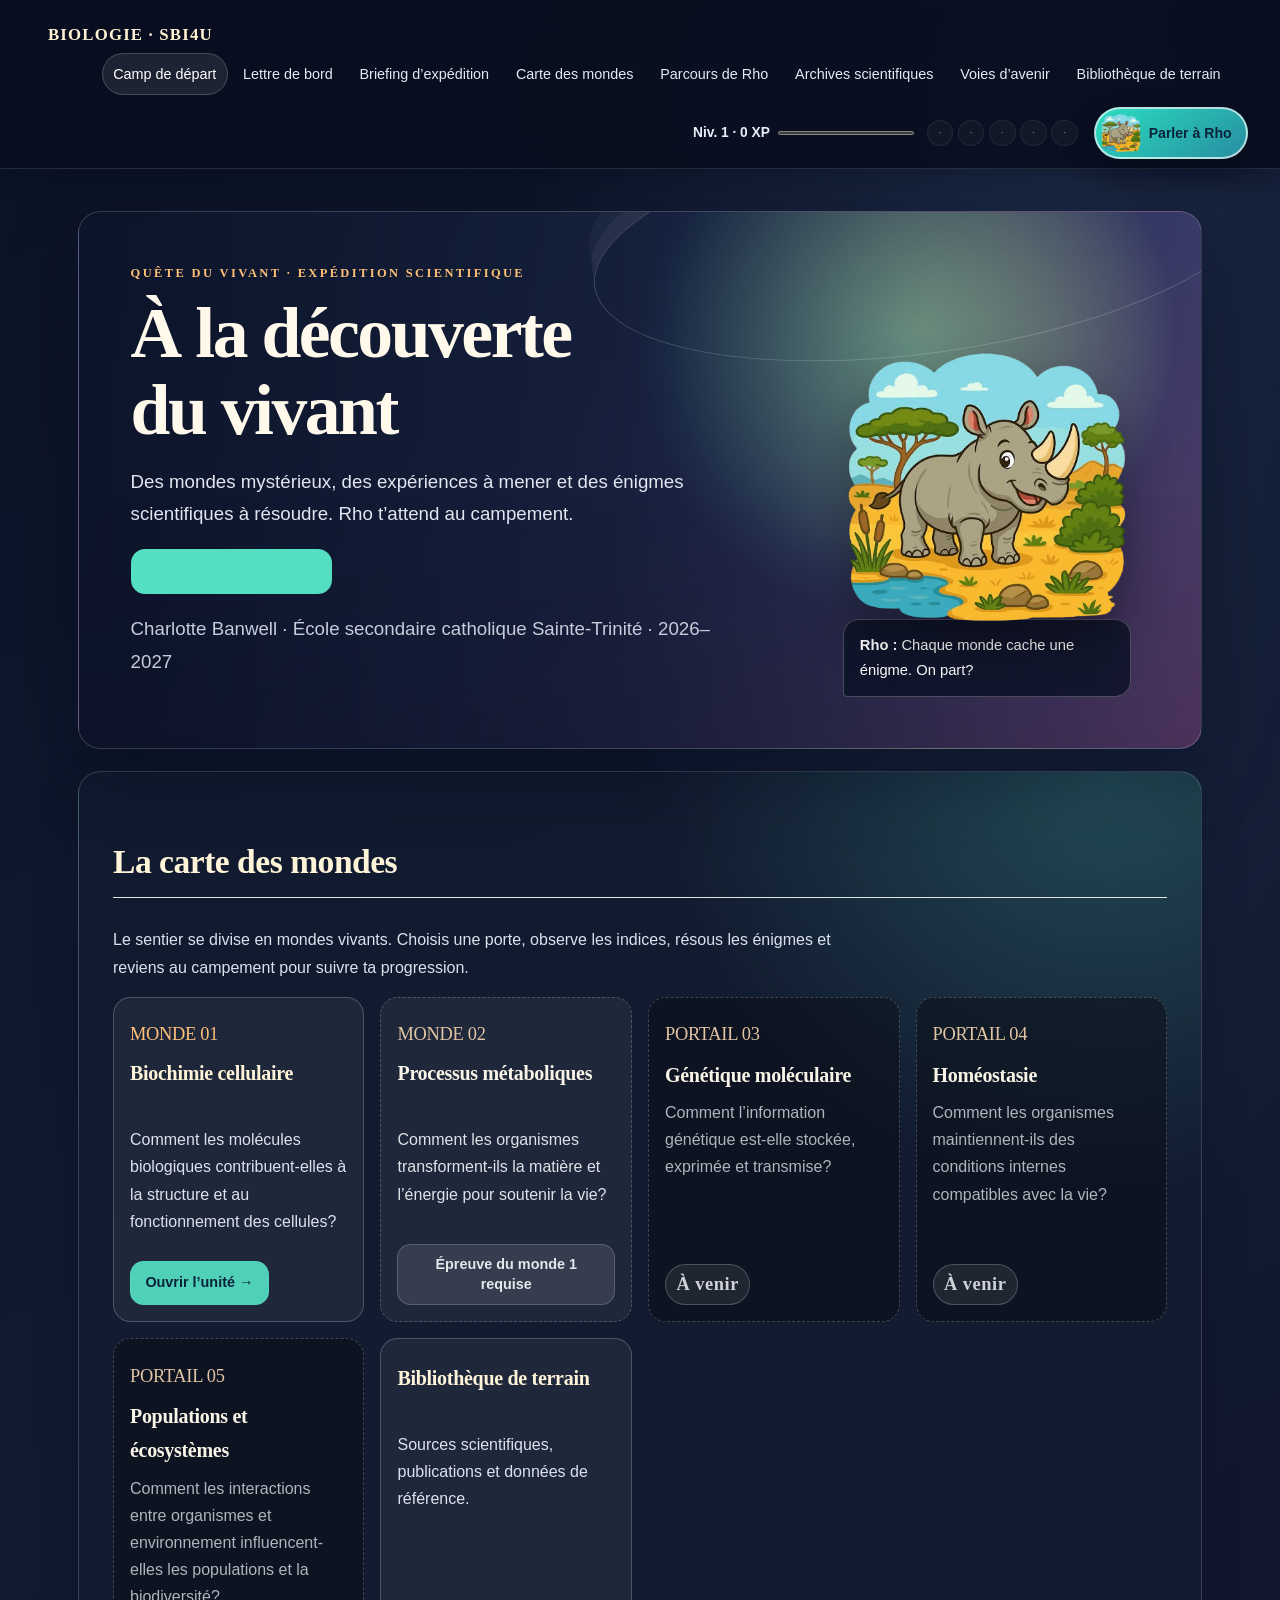
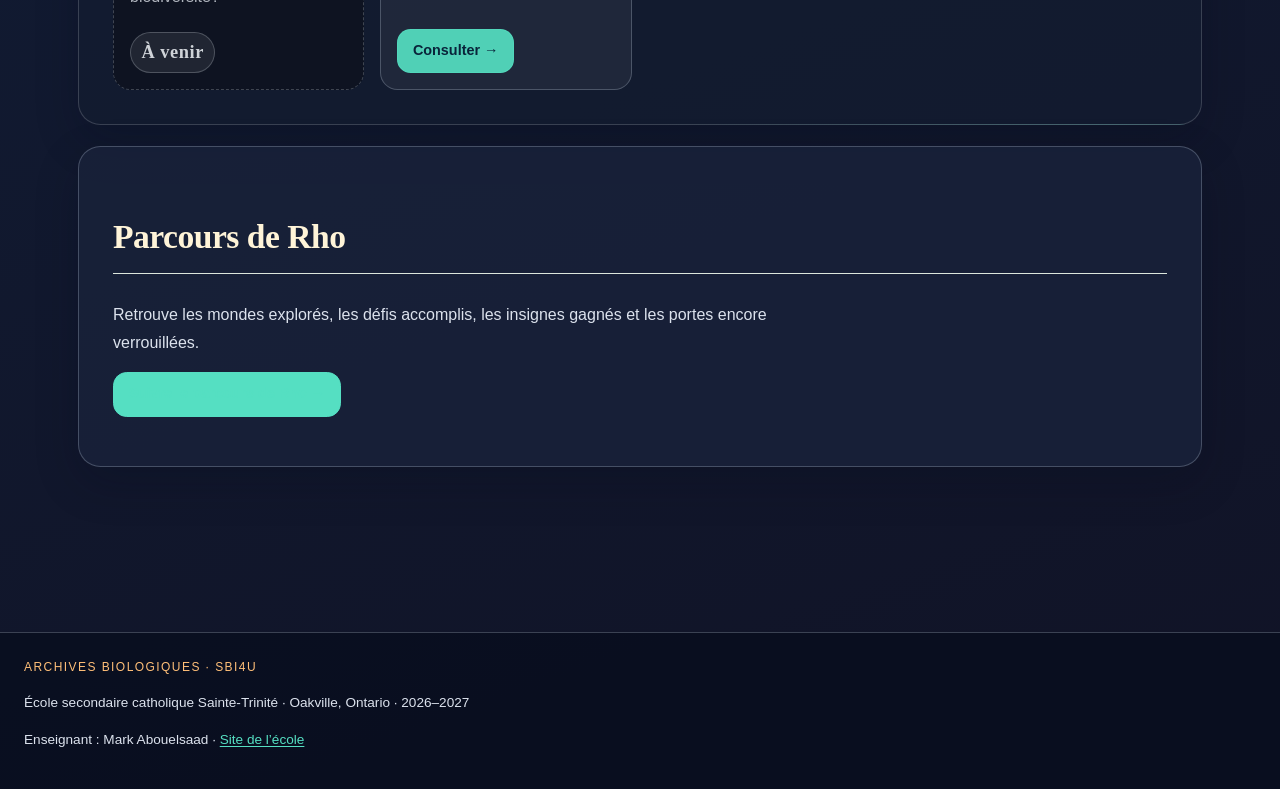
==== commit 74e50c3e: "Update" ====
--- a/index.html
+++ b/index.html
@@ -93,6 +93,6 @@
 .opening-letter{border-top:6px solid #b82e67;background:linear-gradient(145deg,#fffdf7 0%,#fffdf7 72%,#fff5d9 100%)}
 .opening-letter .letter-date{color:#926100;text-align:right;font-weight:600}
 .opening-letter .letter-signature{color:#b82e67;font-family:Georgia,'Times New Roman',serif;font-size:1.2rem}
-</style><link rel="stylesheet" href="site.css"/><link rel="stylesheet" href="adventure.css"/></head><body class=""><a class="skip-link" href="#contenu">Passer au contenu</a><header class="top"><nav aria-label="Navigation principale"><a class="brand" href="index.html">BIOLOGIE · SBI4U</a><a class="navbtn" href="index.html">Accueil</a><a class="navbtn" href="lettre-ouverture.html">Lettre de bord</a><a class="navbtn" href="presentation.html">Base de l’expédition</a><a class="navbtn" href="index.html#unites">Unités</a><span aria-disabled="true" class="navbtn">Carte d’ensemble · à venir</span><a class="navbtn" href="articles.html">Archives scientifiques</a><a class="navbtn" href="carrieres.html">Professions en Ontario</a><a class="navbtn" href="bibliographie.html">Bibliothèque</a></nav></header><main id="contenu"><section class="hero"><div class="eyebrow">Archives biologiques · Portfolio scientifique</div><h1>Systèmes vivants : structure, énergie, information et équilibre</h1><p>Portfolio de biologie SBI4U — une exploration des processus qui rendent la vie possible, de l’échelle moléculaire aux écosystèmes.</p><p><a class="btn" href="presentation.html">Commencer le parcours →</a> <span aria-disabled="true" class="navbtn">Carte d’ensemble · à venir</span></p><p class="muted">Charlotte Banwell · École secondaire catholique Sainte-Trinité · 2026–2027</p></section><section class="section" id="unites"><h2>La carte des mondes</h2><p>Le sentier se divise en mondes vivants. Choisis une porte, observe les indices, résous les énigmes et reviens au campement pour suivre ta progression.</p><div class="grid"><a class="module unit-color-1" href="unite1.html"><span class="eyebrow">Monde 01</span><h3>Biochimie cellulaire</h3><p>Comment les molécules biologiques contribuent-elles à la structure et au fonctionnement des cellules?</p><span class="btn secondary">Ouvrir l’unité →</span></a><a class="module unit-color-2" href="unite2.html"><span class="eyebrow">Monde 02</span><h3>Processus métaboliques</h3><p>Comment les organismes transforment-ils la matière et l’énergie pour soutenir la vie?</p><span class="btn secondary">Ouvrir l’unité →</span></a><article class="module module-upcoming unit-color-3"><span class="eyebrow">Portail 03</span><h3>Génétique moléculaire</h3><p>Comment l’information génétique est-elle stockée, exprimée et transmise?</p><span class="module-status">À venir</span></article><article class="module module-upcoming unit-color-4"><span class="eyebrow">Portail 04</span><h3>Homéostasie</h3><p>Comment les organismes maintiennent-ils des conditions internes compatibles avec la vie?</p><span class="module-status">À venir</span></article><article class="module module-upcoming unit-color-5"><span class="eyebrow">Portail 05</span><h3>Populations et écosystèmes</h3><p>Comment les interactions entre organismes et environnement influencent-elles les populations et la biodiversité?</p><span class="module-status">À venir</span></article><article class="module module-upcoming"><span class="eyebrow">Outil de synthèse</span><h3>Carte conceptuelle globale</h3><p>Une vue d’ensemble pour relier les concepts des cinq unités.</p><span class="module-status">En préparation</span></article><a class="module" href="bibliographie.html"><h3>Bibliographie</h3><p>Références utilisées dans les dossiers du portfolio.</p><span class="btn secondary">Consulter →</span></a></div></section><section class="section"><h2>Carnet de l’expédition</h2><p>Cette étape comprend la lettre de bord et les deux premiers mondes explorés. Les mondes 3 à 5, la carte conceptuelle globale et la lettre de clôture seront ajoutés au fil de l’expédition.</p><p><a class="btn" href="lettre-ouverture.html">Lire la lettre d’ouverture</a></p></section></main><footer><div class="archive-label">Archives biologiques · SBI4U</div><p>École secondaire catholique Sainte-Trinité · Oakville, Ontario · 2026–2027</p><p>Enseignant : Mark Abouelsaad · <a href="https://esst.cscmonavenir.ca" rel="noopener noreferrer" target="_blank">Site de l’école</a></p></footer><script>function selectConcept(btn,details){document.querySelectorAll('.concept-node[aria-pressed="true"]').forEach(n=>n.setAttribute('aria-pressed','false'));btn.setAttribute('aria-pressed','true');const box=document.getElementById(details);if(box)box.innerHTML='<h3>'+btn.dataset.title+'</h3><p>'+btn.dataset.definition+'</p><p><b>Exemple :</b> '+btn.dataset.example+'</p><p><b>Erreur fréquente :</b> '+btn.dataset.error+'</p><p><b>Unité :</b> '+btn.dataset.unit+'</p><p><b>Source :</b> '+btn.dataset.source+'</p>';}function resetMap(id){const d=document.getElementById(id);if(d)d.innerHTML='<p>Sélectionne un concept dans la carte pour afficher sa fiche détaillée.</p>';document.querySelectorAll('.concept-node').forEach(n=>n.setAttribute('aria-pressed','false'));}function setupQuiz(formId,feedbackId){const f=document.getElementById(formId);if(!f)return;f.addEventListener('submit',e=>{e.preventDefault();let score=0;const qs=[...f.querySelectorAll('[data-answer]')];let missing=0;qs.forEach(q=>{const checked=q.querySelector('input:checked');if(!checked){missing++;return}if(checked.value===q.dataset.answer)score++});const box=document.getElementById(feedbackId);if(missing){box.textContent='Réponds à toutes les questions avant de corriger.';return}const explanations=qs.map((q,i)=>{const ok=q.querySelector('input:checked').value===q.dataset.answer;return (i+1)+'. '+(ok?'Correct. ':'À revoir. ')+q.dataset.explanation}).join(' ');box.innerHTML='<p><b>Résultat :</b> '+score+' / '+qs.length+'</p><p>'+explanations+'</p>';});const reset=f.querySelector('[type=reset]');if(reset)reset.addEventListener('click',()=>{const b=document.getElementById(feedbackId);if(b)b.textContent='';});}function setupGlossary(inputId,filterId,listId){const input=document.getElementById(inputId),filter=document.getElementById(filterId),list=document.getElementById(listId);if(!list)return;function apply(){const q=(input?.value||'').toLocaleLowerCase('fr'),u=filter?.value||'all';list.querySelectorAll('[data-term]').forEach(el=>{el.hidden=!(el.dataset.term.toLocaleLowerCase('fr').includes(q)&&(u==='all'||el.dataset.unit===u))})}input?.addEventListener('input',apply);filter?.addEventListener('change',apply)}</script>
-<script>(function(){const path=(location.pathname.split('/').pop()||'index.html').toLowerCase();const hash=(location.hash||'').toLowerCase();const unitPage=/^unite[1-5]\.html$/.test(path);document.querySelectorAll('nav[aria-label="Navigation principale"] a.navbtn').forEach(link=>{const href=link.getAttribute('href')||'';const parts=href.split('#');const target=(parts[0]||'').toLowerCase();const targetHash=parts.length>1?'#'+parts[1].toLowerCase():'';const isUnits=link.textContent.trim()==='Unités';const active=(target===path&&(!targetHash||targetHash===hash))||(isUnits&&(unitPage||(path==='index.html'&&hash==='#unites')));if(active)link.setAttribute('aria-current','page');else link.removeAttribute('aria-current');});})();</script>
+</style><link rel="stylesheet" href="site.css"/><link rel="stylesheet" href="adventure.css"/></head><body class=""><a class="skip-link" href="#contenu">Passer au contenu</a><header class="top"><nav aria-label="Navigation principale"><a class="brand" href="index.html">BIOLOGIE · SBI4U</a><a class="navbtn" href="index.html">Camp de départ</a><a class="navbtn" href="lettre-ouverture.html">Lettre de bord</a><a class="navbtn" href="presentation.html">Briefing d’expédition</a><a class="navbtn" href="index.html#unites">Carte des mondes</a><a class="navbtn" href="parcours-rho.html">Parcours de Rho</a><a class="navbtn" href="articles.html">Archives scientifiques</a><a class="navbtn" href="carrieres.html">Voies d’avenir</a><a class="navbtn" href="bibliographie.html">Bibliothèque de terrain</a></nav></header><main id="contenu"><section class="hero"><div class="eyebrow">Archives biologiques · Portfolio scientifique</div><h1>À la découverte du vivant</h1><p>Portfolio de biologie SBI4U — une exploration des processus qui rendent la vie possible, de l’échelle moléculaire aux écosystèmes.</p><p><a class="btn" href="presentation.html">Partir à l’aventure →</a> </p><p class="muted">Charlotte Banwell · École secondaire catholique Sainte-Trinité · 2026–2027</p></section><section class="section" id="unites"><h2>La carte des mondes</h2><p>Le sentier se divise en mondes vivants. Choisis une porte, observe les indices, résous les énigmes et reviens au campement pour suivre ta progression.</p><div class="grid"><a class="module unit-color-1" href="unite1.html"><span class="eyebrow">Monde 01</span><h3>Biochimie cellulaire</h3><p>Comment les molécules biologiques contribuent-elles à la structure et au fonctionnement des cellules?</p><span class="btn secondary">Ouvrir l’unité →</span></a><a class="module unit-color-2" href="unite2.html"><span class="eyebrow">Monde 02</span><h3>Processus métaboliques</h3><p>Comment les organismes transforment-ils la matière et l’énergie pour soutenir la vie?</p><span class="btn secondary">Ouvrir l’unité →</span></a><article class="module module-upcoming unit-color-3"><span class="eyebrow">Portail 03</span><h3>Génétique moléculaire</h3><p>Comment l’information génétique est-elle stockée, exprimée et transmise?</p><span class="module-status">À venir</span></article><article class="module module-upcoming unit-color-4"><span class="eyebrow">Portail 04</span><h3>Homéostasie</h3><p>Comment les organismes maintiennent-ils des conditions internes compatibles avec la vie?</p><span class="module-status">À venir</span></article><article class="module module-upcoming unit-color-5"><span class="eyebrow">Portail 05</span><h3>Populations et écosystèmes</h3><p>Comment les interactions entre organismes et environnement influencent-elles les populations et la biodiversité?</p><span class="module-status">À venir</span></article><a class="module" href="bibliographie.html"><h3>Bibliothèque de terrain</h3><p>Sources scientifiques, publications et données de référence.</p><span class="btn secondary">Consulter →</span></a></div></section><section class="section"><h2>Parcours de Rho</h2><p>Retrouve les mondes explorés, les défis accomplis, les insignes gagnés et les portes encore verrouillées.</p><p><a class="btn" href="parcours-rho.html">Suivre le parcours de Rho →</a></p></section></main><footer><div class="archive-label">Archives biologiques · SBI4U</div><p>École secondaire catholique Sainte-Trinité · Oakville, Ontario · 2026–2027</p><p>Enseignant : Mark Abouelsaad · <a href="https://esst.cscmonavenir.ca" rel="noopener noreferrer" target="_blank">Site de l’école</a></p></footer><script>function selectConcept(btn,details){document.querySelectorAll('.concept-node[aria-pressed="true"]').forEach(n=>n.setAttribute('aria-pressed','false'));btn.setAttribute('aria-pressed','true');const box=document.getElementById(details);if(box)box.innerHTML='<h3>'+btn.dataset.title+'</h3><p>'+btn.dataset.definition+'</p><p><b>Exemple :</b> '+btn.dataset.example+'</p><p><b>Erreur fréquente :</b> '+btn.dataset.error+'</p><p><b>Unité :</b> '+btn.dataset.unit+'</p><p><b>Source :</b> '+btn.dataset.source+'</p>';}function resetMap(id){const d=document.getElementById(id);if(d)d.innerHTML='<p>Sélectionne un concept dans la carte pour afficher sa fiche détaillée.</p>';document.querySelectorAll('.concept-node').forEach(n=>n.setAttribute('aria-pressed','false'));}function setupQuiz(formId,feedbackId){const f=document.getElementById(formId);if(!f)return;f.addEventListener('submit',e=>{e.preventDefault();let score=0;const qs=[...f.querySelectorAll('[data-answer]')];let missing=0;qs.forEach(q=>{const checked=q.querySelector('input:checked');if(!checked){missing++;return}if(checked.value===q.dataset.answer)score++});const box=document.getElementById(feedbackId);if(missing){box.textContent='Réponds à toutes les questions avant de corriger.';return}const explanations=qs.map((q,i)=>{const ok=q.querySelector('input:checked').value===q.dataset.answer;return (i+1)+'. '+(ok?'Correct. ':'À revoir. ')+q.dataset.explanation}).join(' ');box.innerHTML='<p><b>Résultat :</b> '+score+' / '+qs.length+'</p><p>'+explanations+'</p>';});const reset=f.querySelector('[type=reset]');if(reset)reset.addEventListener('click',()=>{const b=document.getElementById(feedbackId);if(b)b.textContent='';});}function setupGlossary(inputId,filterId,listId){const input=document.getElementById(inputId),filter=document.getElementById(filterId),list=document.getElementById(listId);if(!list)return;function apply(){const q=(input?.value||'').toLocaleLowerCase('fr'),u=filter?.value||'all';list.querySelectorAll('[data-term]').forEach(el=>{el.hidden=!(el.dataset.term.toLocaleLowerCase('fr').includes(q)&&(u==='all'||el.dataset.unit===u))})}input?.addEventListener('input',apply);filter?.addEventListener('change',apply)}</script>
+<script>(function(){const path=(location.pathname.split('/').pop()||'index.html').toLowerCase();const hash=(location.hash||'').toLowerCase();const unitPage=/^unite[1-5]\.html$/.test(path);document.querySelectorAll('nav[aria-label="Navigation principale"] a.navbtn').forEach(link=>{const href=link.getAttribute('href')||'';const parts=href.split('#');const target=(parts[0]||'').toLowerCase();const targetHash=parts.length>1?'#'+parts[1].toLowerCase():'';const isUnits=link.textContent.trim()==='Carte des mondes';const active=(target===path&&(!targetHash||targetHash===hash))||(isUnits&&(unitPage||(path==='index.html'&&hash==='#unites')));if(active)link.setAttribute('aria-current','page');else link.removeAttribute('aria-current');});})();</script>
 <script src="adventure.js" defer></script></body></html>
--- a/adventure.css
+++ b/adventure.css
@@ -413,6 +413,7 @@
 .mission-board {
   position: relative;
   overflow: hidden;
+  scroll-margin-top: 9rem;
   margin: 1.4rem 0 2rem;
   padding: clamp(1.2rem, 3vw, 2rem);
   border: 1px solid color-mix(in srgb, var(--accent) 45%, transparent);
@@ -1423,3 +1424,586 @@
     width: min(100%, 18rem);
   }
 }
+
+body.adventure-site.world-profile {
+  --world-glow: #bba8ff;
+  --accent: #bba8ff;
+  --accent2: #73e5cb;
+}
+
+body.world-profile .quest-scene {
+  min-height: 19rem;
+  --world-art:
+    radial-gradient(circle at 78% 24%, rgba(187, 168, 255, 0.48), transparent 16rem),
+    linear-gradient(145deg, #17284b, #3c3664 55%, #214d5b);
+}
+
+body.adventure-site button:not(.rho-toggle):not(.nav-menu-toggle),
+body.adventure-site .btn {
+  display: inline-flex;
+  min-width: 2.75rem;
+  min-height: 2.8rem;
+  max-width: 100%;
+  align-items: center;
+  justify-content: center;
+  padding: 0.65rem 0.9rem;
+  border-radius: 0.85rem;
+  font-size: clamp(0.9rem, 1vw, 1rem);
+  font-weight: 700;
+  line-height: 1.35;
+  text-align: center;
+  text-decoration: none;
+  white-space: normal;
+  overflow-wrap: anywhere;
+}
+
+body.adventure-site button:not(:disabled):hover,
+body.adventure-site .btn:not([aria-disabled="true"]):hover {
+  filter: brightness(1.12);
+}
+
+body.adventure-site button:not(:disabled):active,
+body.adventure-site .btn:not([aria-disabled="true"]):active {
+  filter: brightness(0.96);
+  transform: translateY(1px);
+}
+
+body.adventure-site button:disabled,
+body.adventure-site .btn[aria-disabled="true"] {
+  border-color: #66738c;
+  background: #29344d;
+  color: #e2e8f2;
+  cursor: not-allowed;
+  filter: none;
+  opacity: 1;
+  transform: none;
+}
+
+body.adventure-site .concept-node {
+  min-height: 3rem;
+  padding: 0.65rem 0.8rem;
+  line-height: 1.3;
+  white-space: normal;
+  overflow-wrap: anywhere;
+}
+
+body.adventure-site .concept-node[aria-pressed="true"] {
+  border-color: var(--accent);
+  background: var(--accent);
+  color: #102037;
+}
+
+body.adventure-site .match-option {
+  display: flex;
+  width: 100%;
+  min-height: 3.2rem;
+  justify-content: flex-start;
+  padding: 0.7rem 0.85rem;
+  border-color: rgba(218, 231, 244, 0.36);
+  background: #202b43;
+  color: #f5f4ed;
+  line-height: 1.45;
+  text-align: left;
+  white-space: normal;
+  overflow-wrap: anywhere;
+}
+
+body.adventure-site .match-option:not(:disabled):hover,
+body.adventure-site .match-option[aria-pressed="true"]:not([data-matched="true"]) {
+  border-color: var(--accent);
+  background: #31425e;
+  color: #fff;
+}
+
+body.adventure-site .match-option[data-matched="true"] {
+  border-color: #79d3a8;
+  background: #193b35;
+  color: #eafff5;
+}
+
+body.adventure-site .rho-toggle {
+  width: auto;
+  min-width: 0;
+  height: auto;
+  min-height: 3.3rem;
+  gap: 0.5rem;
+  padding: 0.25rem 0.9rem 0.25rem 0.3rem;
+  border-radius: 999px;
+  color: #09243a;
+  font-size: 0.88rem;
+  font-weight: 800;
+  line-height: 1.15;
+  white-space: nowrap;
+}
+
+body.adventure-site .rho-toggle img {
+  width: 2.7rem;
+  height: 2.7rem;
+  margin: 0;
+  flex: 0 0 auto;
+}
+
+body.adventure-site .top > .rho-companion .rho-toggle {
+  width: auto;
+  min-width: 0;
+  height: auto;
+  min-height: 3rem;
+}
+
+body.adventure-site .top > .rho-companion .rho-toggle img {
+  width: 2.5rem;
+  height: 2.5rem;
+  margin: 0;
+}
+
+.rho-profile-intro {
+  display: grid;
+  grid-template-columns: minmax(7rem, 10rem) minmax(0, 1fr);
+  align-items: center;
+  gap: clamp(1rem, 3vw, 2rem);
+  margin-bottom: 1rem;
+  padding: clamp(1rem, 3vw, 1.6rem);
+  border: 1px solid rgba(187, 168, 255, 0.35);
+  border-radius: 1.3rem;
+  background:
+    radial-gradient(circle at 0 50%, rgba(187, 168, 255, 0.14), transparent 18rem),
+    rgba(20, 29, 51, 0.92);
+}
+
+.rho-profile-intro img {
+  display: block;
+  width: 100%;
+  max-height: 10rem;
+  object-fit: contain;
+  filter: drop-shadow(0 0.8rem 1rem rgba(0, 0, 0, 0.3));
+}
+
+.profile-eyebrow {
+  margin: 0 0 0.35rem;
+  color: #73e5cb !important;
+  font-size: 0.74rem;
+  font-weight: 800;
+  letter-spacing: 0.14em;
+  text-transform: uppercase;
+}
+
+.rho-profile-intro blockquote {
+  margin: 0;
+  color: #fff4d8;
+  font-family: Georgia, "Times New Roman", serif;
+  font-size: clamp(1.1rem, 2vw, 1.45rem);
+  line-height: 1.5;
+}
+
+.rho-profile-stats {
+  display: grid;
+  grid-template-columns: repeat(3, minmax(0, 1fr));
+  gap: 0.8rem;
+  margin: 1rem 0 1.4rem;
+}
+
+.profile-stat {
+  display: grid;
+  align-content: start;
+  gap: 0.28rem;
+  min-width: 0;
+  padding: 1rem;
+  border: 1px solid var(--line);
+  border-radius: 1rem;
+  background: linear-gradient(145deg, #202b45, #172238);
+}
+
+.profile-stat > span {
+  color: #cbd4e4;
+  font-size: 0.83rem;
+  font-weight: 700;
+}
+
+.profile-stat > strong {
+  color: #fff4d8;
+  font-family: Georgia, "Times New Roman", serif;
+  font-size: clamp(1.4rem, 2.5vw, 2rem);
+  line-height: 1.2;
+}
+
+.profile-stat > small {
+  color: #c5ccda;
+  line-height: 1.45;
+}
+
+.profile-stat progress {
+  width: 100%;
+  height: 0.65rem;
+  margin-top: 0.35rem;
+  accent-color: var(--accent);
+}
+
+.profile-block {
+  margin: 1.3rem 0;
+  padding: clamp(1rem, 2.5vw, 1.5rem);
+  border: 1px solid var(--line);
+  border-radius: 1.2rem;
+  background:
+    radial-gradient(ellipse at 100% 0, rgba(187, 168, 255, 0.09), transparent 24rem),
+    rgba(18, 27, 48, 0.92);
+}
+
+.profile-section-heading {
+  margin-bottom: 1rem;
+}
+
+.profile-section-heading h3 {
+  margin: 0;
+  color: #fff4d8;
+  font-family: Georgia, "Times New Roman", serif;
+  font-size: clamp(1.3rem, 2.3vw, 1.8rem);
+}
+
+.journey-route {
+  display: grid;
+  grid-template-columns: repeat(5, minmax(0, 1fr));
+  gap: 0.7rem;
+}
+
+.journey-world {
+  position: relative;
+  display: flex;
+  min-width: 0;
+  min-height: 11rem;
+  flex-direction: column;
+  gap: 0.65rem;
+  padding: 0.9rem;
+  border: 1px solid rgba(218, 231, 244, 0.25);
+  border-radius: 1rem;
+  background: linear-gradient(150deg, rgba(85, 223, 194, 0.12), rgba(255, 255, 255, 0.035));
+  color: #f5f4ed;
+  text-decoration: none;
+}
+
+a.journey-world:hover {
+  border-color: var(--accent);
+  background: linear-gradient(150deg, rgba(187, 168, 255, 0.2), rgba(255, 255, 255, 0.055));
+}
+
+.journey-world[data-state="complete"] {
+  border-color: #79d3a8;
+  background: linear-gradient(150deg, rgba(61, 143, 111, 0.26), rgba(255, 255, 255, 0.035));
+}
+
+.journey-world[data-state="locked"] {
+  border-style: dashed;
+  background: rgba(10, 16, 29, 0.72);
+  color: #c5ccda;
+}
+
+.journey-world-number,
+.activity-category {
+  color: #73e5cb;
+  font-size: 0.72rem;
+  font-weight: 800;
+  letter-spacing: 0.11em;
+  text-transform: uppercase;
+}
+
+.journey-world strong {
+  color: #fff4d8;
+  font-family: Georgia, "Times New Roman", serif;
+  font-size: 1.05rem;
+  line-height: 1.3;
+}
+
+.journey-world-status,
+.activity-status,
+.badge-status {
+  display: inline-flex;
+  width: fit-content;
+  align-items: center;
+  padding: 0.24rem 0.55rem;
+  border: 1px solid rgba(218, 231, 244, 0.32);
+  border-radius: 999px;
+  color: #e2e8f2;
+  font-size: 0.75rem;
+  font-weight: 750;
+  line-height: 1.3;
+}
+
+.journey-world-status[data-status="complete"],
+.activity-status[data-status="completed"] {
+  border-color: #79d3a8;
+  background: rgba(47, 121, 91, 0.25);
+  color: #d7ffe9;
+}
+
+.journey-world-status[data-status="explored"],
+.activity-status[data-status="in-progress"] {
+  border-color: #73e5cb;
+  background: rgba(39, 114, 105, 0.24);
+  color: #dcfff7;
+}
+
+.journey-world-status[data-status="locked"],
+.activity-status[data-status="locked"] {
+  border-color: #68748a;
+  background: rgba(104, 116, 138, 0.16);
+  color: #d5dce7;
+}
+
+.journey-world small,
+.journey-world-link {
+  margin-top: auto;
+  color: #d6deed;
+  font-size: 0.82rem;
+  line-height: 1.4;
+}
+
+.journey-legend {
+  display: flex;
+  flex-wrap: wrap;
+  gap: 0.5rem;
+  margin-top: 0.9rem;
+}
+
+.journey-legend span {
+  padding: 0.3rem 0.6rem;
+  border: 1px solid var(--line);
+  border-radius: 999px;
+  color: #d6deed;
+  font-size: 0.76rem;
+}
+
+.progress-activity-grid,
+.rho-badge-grid {
+  display: grid;
+  grid-template-columns: repeat(2, minmax(0, 1fr));
+  gap: 0.7rem;
+}
+
+.progress-activity {
+  display: grid;
+  align-content: start;
+  gap: 0.55rem;
+  min-width: 0;
+  padding: 1rem;
+  border: 1px solid var(--line);
+  border-radius: 1rem;
+  background: rgba(255, 255, 255, 0.045);
+}
+
+.progress-activity[data-status="completed"] {
+  border-color: rgba(121, 211, 168, 0.6);
+}
+
+.progress-activity[data-status="locked"] {
+  background: rgba(8, 14, 26, 0.5);
+}
+
+.activity-heading {
+  display: flex;
+  align-items: flex-start;
+  justify-content: space-between;
+  flex-wrap: wrap;
+  gap: 0.45rem;
+}
+
+.progress-activity h4,
+.rho-badge h4 {
+  margin: 0;
+  color: #fff4d8;
+  font-size: 1.05rem;
+  line-height: 1.35;
+}
+
+.progress-activity p,
+.rho-badge p {
+  margin: 0;
+  color: #cbd4e4;
+  font-size: 0.86rem;
+  line-height: 1.5;
+}
+
+.activity-action {
+  display: inline-flex;
+  width: fit-content;
+  min-height: 2.6rem;
+  align-items: center;
+  padding: 0.5rem 0.75rem;
+  border: 1px solid rgba(115, 229, 203, 0.45);
+  border-radius: 999px;
+  color: #9af4df;
+  font-weight: 750;
+  line-height: 1.35;
+  text-decoration: none;
+}
+
+.activity-action:hover {
+  background: rgba(115, 229, 203, 0.12);
+}
+
+.activity-locked {
+  color: #c5ccda;
+  font-size: 0.84rem;
+  line-height: 1.45;
+}
+
+.rho-badge {
+  display: flex;
+  align-items: flex-start;
+  gap: 0.75rem;
+  min-width: 0;
+  padding: 0.85rem;
+  border: 1px solid var(--line);
+  border-radius: 1rem;
+  background: rgba(255, 255, 255, 0.045);
+}
+
+.rho-badge[data-earned="true"] {
+  border-color: rgba(255, 201, 110, 0.65);
+  background: linear-gradient(135deg, rgba(255, 201, 110, 0.14), rgba(255, 255, 255, 0.035));
+}
+
+.rho-badge[data-earned="false"] {
+  opacity: 0.78;
+}
+
+.rho-badge-icon {
+  display: inline-grid;
+  width: 2.7rem;
+  height: 2.7rem;
+  flex: 0 0 auto;
+  place-items: center;
+  border: 1px solid rgba(255, 201, 110, 0.45);
+  border-radius: 50%;
+  background: rgba(255, 201, 110, 0.12);
+  color: #ffd98a;
+  font-size: 1.2rem;
+}
+
+.badge-status {
+  margin-top: 0.45rem;
+}
+
+.rho-badge[data-earned="true"] .badge-status {
+  border-color: #f0c46c;
+  color: #ffe4a8;
+}
+
+.profile-lower-grid {
+  display: grid;
+  grid-template-columns: minmax(0, 1.2fr) minmax(0, 0.8fr);
+  gap: 0.8rem;
+}
+
+.rho-milestones {
+  display: grid;
+  gap: 0.5rem;
+  margin: 0;
+  padding: 0;
+  list-style: none;
+}
+
+.rho-milestones li {
+  display: grid;
+  grid-template-columns: 1.4rem minmax(0, 1fr) auto;
+  align-items: start;
+  gap: 0.45rem;
+  padding: 0.65rem 0;
+  border-bottom: 1px solid var(--line);
+  color: #e2e8f2;
+  font-size: 0.88rem;
+  line-height: 1.45;
+}
+
+.rho-milestones li[data-reached="true"] > span:first-child,
+.rho-milestones li[data-reached="true"] strong {
+  color: #9af4c5;
+}
+
+.rho-milestones strong {
+  color: #c5ccda;
+  font-size: 0.78rem;
+}
+
+.progress-save-note {
+  margin: 1rem 0 0;
+  color: #c5ccda !important;
+  font-size: 0.82rem;
+  text-align: center;
+}
+
+@media (max-width: 760px) {
+  body.adventure-site .top > .rho-companion .rho-toggle {
+    width: auto;
+    min-width: 0;
+    height: auto;
+    min-height: 2.8rem;
+    padding-right: 0.7rem;
+    font-size: 0.8rem;
+  }
+
+  body.adventure-site .top > .rho-companion .rho-toggle img {
+    width: 2.3rem;
+    height: 2.3rem;
+  }
+
+  .rho-profile-stats {
+    grid-template-columns: 1fr 1fr;
+  }
+
+  .profile-stat-xp {
+    grid-column: 1 / -1;
+  }
+
+  .journey-route {
+    grid-template-columns: repeat(auto-fit, minmax(min(100%, 9rem), 1fr));
+  }
+
+  .profile-lower-grid {
+    grid-template-columns: minmax(0, 1fr);
+  }
+
+  .progress-activity-grid,
+  .rho-badge-grid {
+    grid-template-columns: minmax(0, 1fr);
+  }
+}
+
+@media (max-width: 480px) {
+  body.adventure-site button:not(.rho-toggle):not(.nav-menu-toggle),
+  body.adventure-site .btn {
+    padding: 0.6rem 0.72rem;
+    font-size: 0.9rem;
+  }
+
+  body.adventure-site .rho-toggle {
+    min-height: 2.8rem;
+    gap: 0.35rem;
+    padding-right: 0.65rem;
+    font-size: 0.8rem;
+  }
+
+  body.adventure-site .rho-toggle img {
+    width: 2.25rem;
+    height: 2.25rem;
+  }
+
+  .rho-profile-intro {
+    grid-template-columns: minmax(4.5rem, 6rem) minmax(0, 1fr);
+    gap: 0.75rem;
+  }
+
+  .rho-profile-stats {
+    grid-template-columns: minmax(0, 1fr);
+  }
+
+  .profile-stat-xp {
+    grid-column: auto;
+  }
+
+  .rho-milestones li {
+    grid-template-columns: 1.2rem minmax(0, 1fr);
+  }
+
+  .rho-milestones strong {
+    grid-column: 2;
+  }
+}
